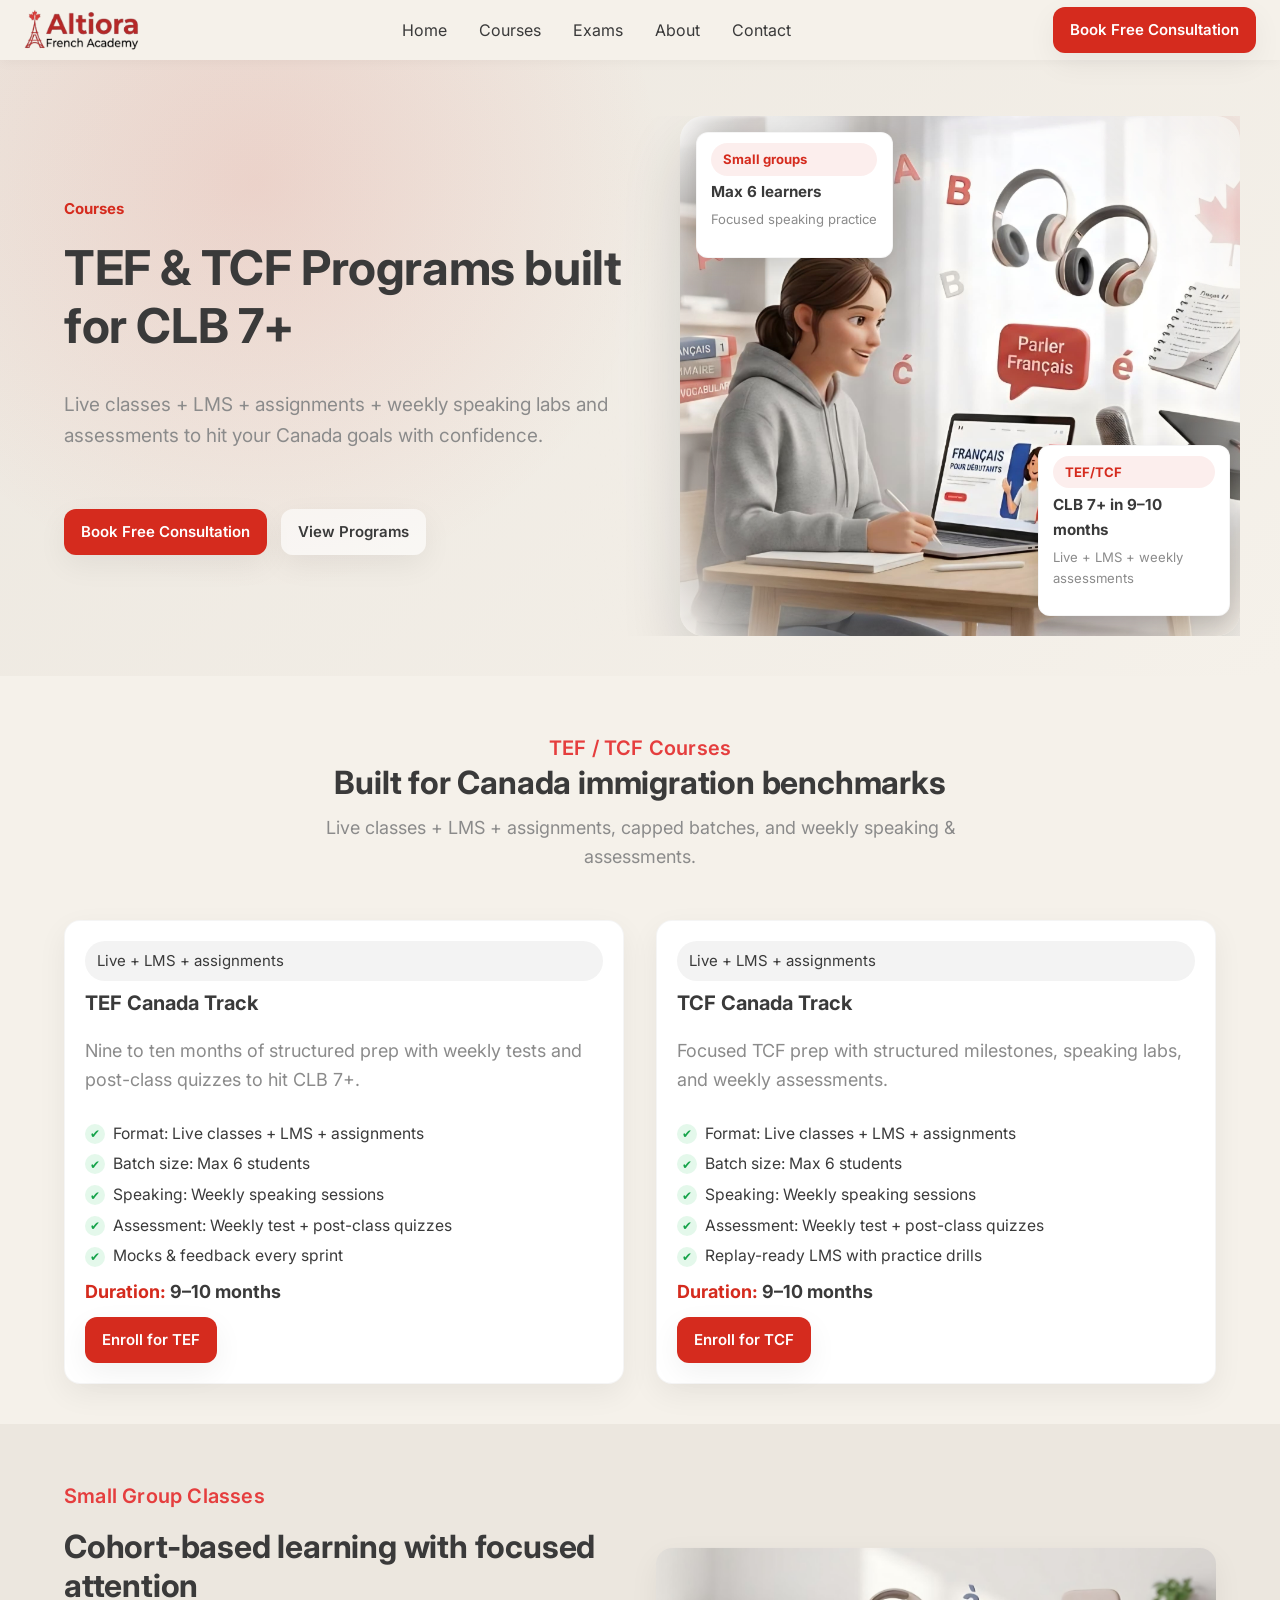
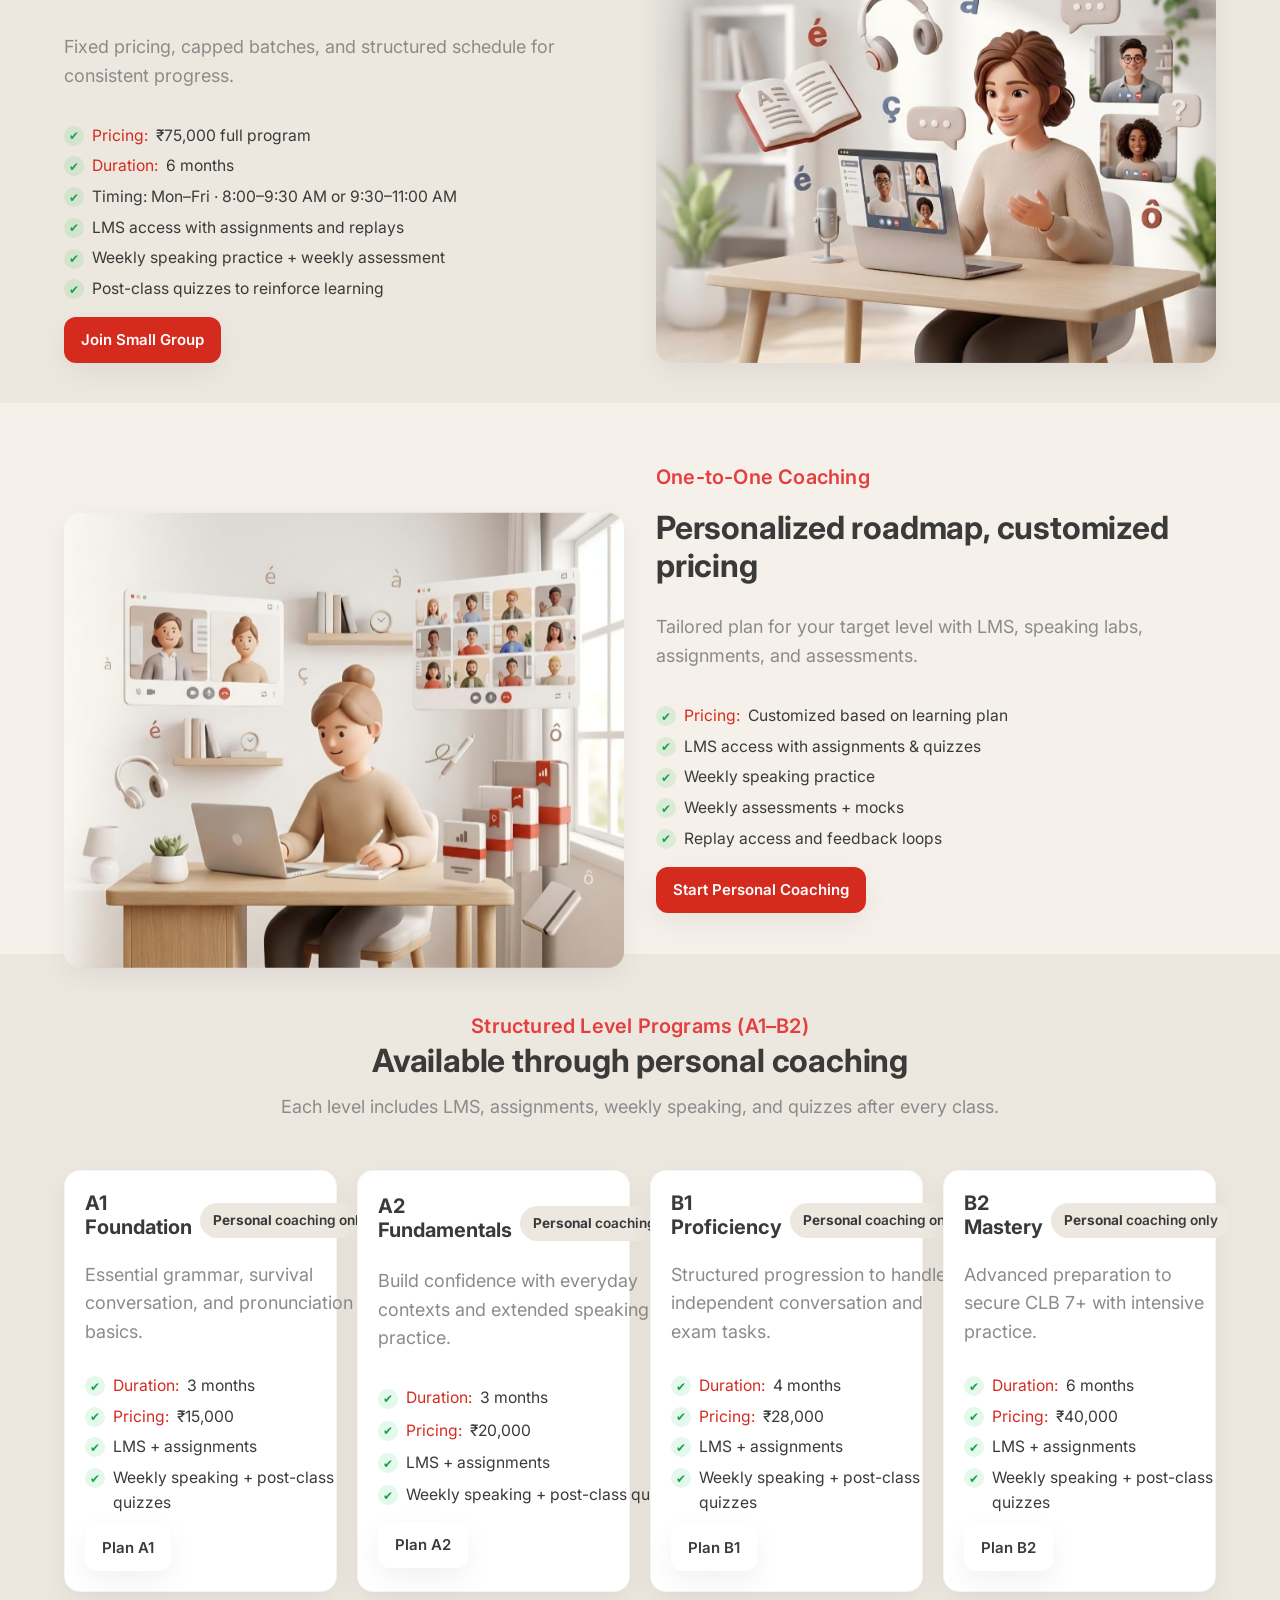
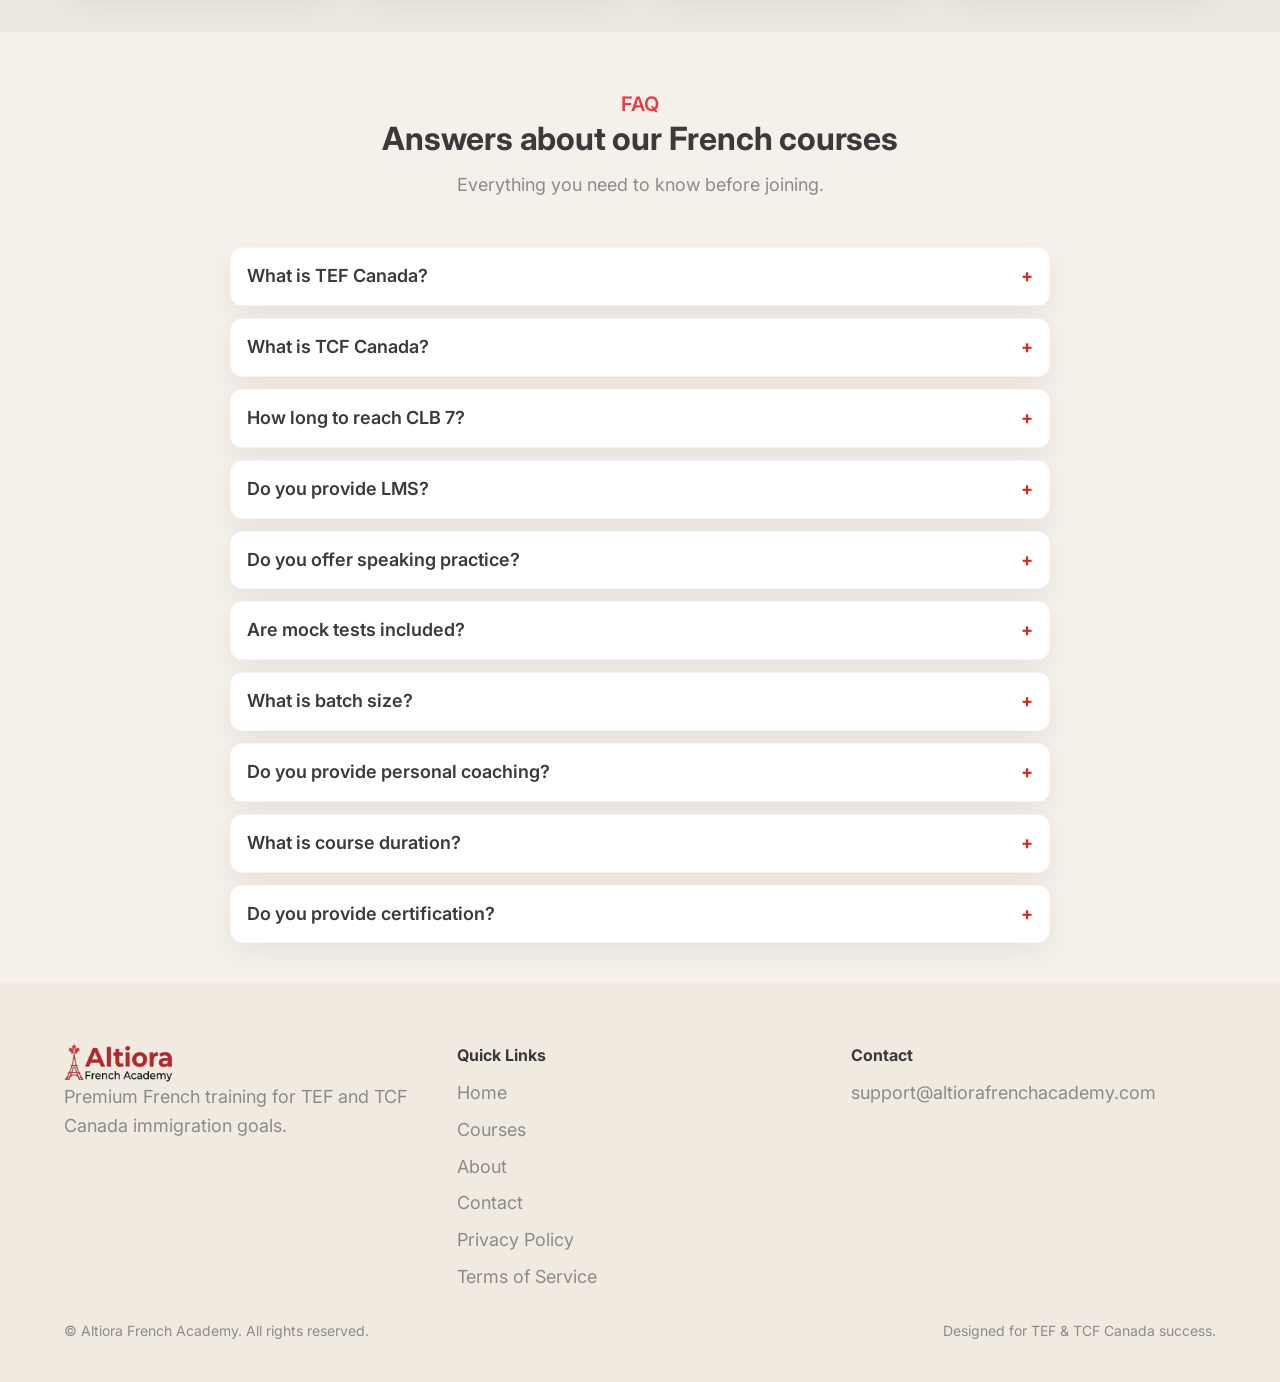
==== pages/courses.html @ 62f9a619 "course page Updated" ====
<!DOCTYPE html>
<html lang="en">

<head>
    <meta charset="UTF-8" />
    <meta name="viewport" content="width=device-width, initial-scale=1.0" />
    <title>French Courses | TEF &amp; TCF Programs | Altiora French Academy</title>
    <meta name="description"
        content="Altiora French Academy offers TEF and TCF Canada courses with live classes, LMS, assignments, weekly speaking practice, and assessments to help you reach CLB 7+." />
    <meta name="keywords"
        content="French courses, TEF Canada, TCF Canada, CLB 7 French, French coaching India, French online classes, TEF preparation, TCF preparation, French LMS, French speaking practice" />
    <meta name="author" content="Altiora French Academy" />
    <meta name="robots" content="index, follow" />
    <link rel="canonical" href="https://altiorafrenchacademy.com/pages/courses.html" />
    <meta property="og:title" content="French Courses | TEF &amp; TCF Programs | Altiora French Academy" />
    <meta property="og:description"
        content="Live French classes with LMS, assignments, speaking labs, and weekly assessments to achieve CLB 7+ for Canada." />
    <meta property="og:type" content="website" />
    <meta property="og:url" content="https://altiorafrenchacademy.com/pages/courses.html" />
    <meta property="og:image" content="https://altiorafrenchacademy.com/assets/seo/og-image.jpg" />
    <meta property="og:site_name" content="Altiora French Academy" />
    <meta name="twitter:card" content="summary_large_image" />
    <meta name="twitter:title" content="French Courses | TEF &amp; TCF Programs | Altiora French Academy" />
    <meta name="twitter:description"
        content="Structured TEF/TCF French courses with live coaching, LMS, assignments, and weekly assessments." />
    <meta name="twitter:image" content="https://altiorafrenchacademy.com/assets/seo/og-image.jpg" />

    <link rel="stylesheet" href="../css/base.css" />
    <link rel="stylesheet" href="../css/layout.css" />
    <link rel="stylesheet" href="../css/components.css" />
    <link rel="stylesheet" href="../css/animations.css" />
    <link rel="stylesheet" href="../css/responsive.css" />
    <link rel="icon" href="../favicon/favicon.ico" />

    <script type="application/ld+json">
        {
            "@context": "https://schema.org",
            "@graph": [
                {
                    "@type": "EducationalOrganization",
                    "name": "Altiora French Academy",
                    "url": "https://altiorafrenchacademy.com/",
                    "logo": "https://altiorafrenchacademy.com/assets/logo/Altiora_French_Academy_logo.png",
                    "description": "French coaching institute offering TEF & TCF Canada preparation with live classes, LMS, assignments, and weekly assessments to reach CLB 7+.",
                    "sameAs": [
                        "https://www.facebook.com/altiorafrenchacademy",
                        "https://www.instagram.com/altiorafrenchacademy",
                        "https://www.linkedin.com/company/altiora-french-academy"
                    ],
                    "contactPoint": {
                        "@type": "ContactPoint",
                        "contactType": "customer support",
                        "email": "support@altiorafrenchacademy.com"
                    },
                    "address": {
                        "@type": "PostalAddress",
                        "addressCountry": "IN"
                    }
                },
                {
                    "@type": "Course",
                    "name": "TEF & TCF Canada Course",
                    "description": "Live French classes plus LMS, assignments, weekly speaking practice, and assessments to reach CLB 7+ for TEF/TCF Canada.",
                    "provider": {
                        "@type": "EducationalOrganization",
                        "name": "Altiora French Academy",
                        "sameAs": "https://altiorafrenchacademy.com/"
                    },
                    "hasCourseInstance": {
                        "@type": "CourseInstance",
                        "courseMode": "Online",
                        "instructor": "Certified French instructors",
                        "location": "Remote",
                        "description": "Live classes + LMS + assignments + weekly speaking + weekly assessments + post-class quizzes",
                        "eventAttendanceMode": "https://schema.org/OnlineEventAttendanceMode"
                    },
                    "offers": {
                        "@type": "Offer",
                        "price": "75000",
                        "priceCurrency": "INR",
                        "availability": "https://schema.org/InStock"
                    }
                },
                {
                    "@type": "FAQPage",
                    "mainEntity": [
                        {"@type": "Question", "name": "What is TEF Canada?", "acceptedAnswer": {"@type": "Answer", "text": "TEF Canada is a French language exam accepted for Canadian immigration and CRS points."}},
                        {"@type": "Question", "name": "What is TCF Canada?", "acceptedAnswer": {"@type": "Answer", "text": "TCF Canada is an approved French exam for Canadian immigration similar to TEF."}},
                        {"@type": "Question", "name": "How long to reach CLB 7?", "acceptedAnswer": {"@type": "Answer", "text": "Most learners reach CLB 7 in about 9–10 months with consistent live classes, LMS practice, and weekly assessments."}},
                        {"@type": "Question", "name": "Do you provide LMS?", "acceptedAnswer": {"@type": "Answer", "text": "Yes, all programs include LMS access with assignments, quizzes, and replays."}},
                        {"@type": "Question", "name": "Do you offer speaking practice?", "acceptedAnswer": {"@type": "Answer", "text": "Yes, weekly speaking sessions are included in all tracks."}},
                        {"@type": "Question", "name": "Are mock tests included?", "acceptedAnswer": {"@type": "Answer", "text": "Weekly assessments and mock tests are included for TEF/TCF readiness."}},
                        {"@type": "Question", "name": "What is batch size?", "acceptedAnswer": {"@type": "Answer", "text": "Small group classes are capped at 6 students."}},
                        {"@type": "Question", "name": "Do you provide personal coaching?", "acceptedAnswer": {"@type": "Answer", "text": "Yes, one-to-one coaching is available with personalized plans and pricing."}},
                        {"@type": "Question", "name": "What is course duration?", "acceptedAnswer": {"@type": "Answer", "text": "TEF/TCF course duration is 9–10 months; level-specific personal coaching ranges from 3–6 months."}},
                        {"@type": "Question", "name": "Do you provide certification?", "acceptedAnswer": {"@type": "Answer", "text": "We provide course completion proof and exam readiness reports; official certification is via TEF/TCF exam bodies."}}
                    ]
                }
            ]
        }
    </script>
</head>

<body>
    <header id="site-header"></header>

    <main>
        <section class="section section--gradient" id="courses-hero">
            <div class="container hero hero--courses">
                <div class="stack-lg" data-reveal>
                    <div class="hero-tag">Courses</div>
                    <h1 class="hero__title"><span class="hero__highlight">TEF &amp; TCF Programs</span> built for CLB
                        7+</h1>
                    <p class="hero__text">Live classes + LMS + assignments + weekly speaking labs and assessments to
                        hit your Canada goals with confidence.</p>
                    <div class="hero__actions">
                        <a class="btn btn--primary btn--elevated" href="../pages/contact.html">Book Free
                            Consultation</a>
                        <a class="btn btn--ghost btn--elevated" href="#tef-tcf">View Programs</a>
                    </div>
                </div>
                <div class="hero__visual" data-reveal data-tilt>
                    <div class="hero__glow" aria-hidden="true"></div>
                    <div class="hero-image-frame">
                        <img class="hero__image" src="../assets/images/hero-french-learning-canada.png"
                            alt="Learners in an online French class" loading="eager" width="1200" height="900" />
                    </div>
                    <div class="floating-card floating-card--badge" data-float>
                        <div class="floating-card__pill">TEF/TCF</div>
                        <div class="floating-card__title">CLB 7+ in 9–10 months</div>
                        <p class="floating-card__meta">Live + LMS + weekly assessments</p>
                    </div>
                    <div class="floating-card floating-card--clb" data-float>
                        <div class="floating-card__pill">Small groups</div>
                        <div class="floating-card__title">Max 6 learners</div>
                        <p class="floating-card__meta">Focused speaking practice</p>
                    </div>
                </div>
            </div>
        </section>

        <section class="section" id="tef-tcf">
            <div class="container">
                <div class="section__header" data-reveal>
                    <div class="section__eyebrow">TEF / TCF Courses</div>
                    <h2 class="section__title">Built for Canada immigration benchmarks</h2>
                    <p class="section__subtitle">Live classes + LMS + assignments, capped batches, and weekly speaking
                        &amp; assessments.</p>
                </div>
                <div class="course-grid" data-reveal>
                    <article class="card course-card" data-reveal>
                        <div class="pill">Live + LMS + assignments</div>
                        <h3 class="card__title">TEF Canada Track</h3>
                        <p class="muted">Nine to ten months of structured prep with weekly tests and post-class quizzes
                            to hit CLB 7+.</p>
                        <ul class="list-check">
                            <li>Format: Live classes + LMS + assignments</li>
                            <li>Batch size: Max 6 students</li>
                            <li>Speaking: Weekly speaking sessions</li>
                            <li>Assessment: Weekly test + post-class quizzes</li>
                            <li>Mocks &amp; feedback every sprint</li>
                        </ul>
                        <div class="price-line"><span class="text-primary">Duration:</span> 9–10 months</div>
                        <div class="cta-line">
                            <a class="btn btn--primary btn--elevated" href="../pages/contact.html">Enroll for TEF</a>
                            <!-- TODO: Add Razorpay payment link here -->
                        </div>
                    </article>
                    <article class="card course-card" data-reveal>
                        <div class="pill">Live + LMS + assignments</div>
                        <h3 class="card__title">TCF Canada Track</h3>
                        <p class="muted">Focused TCF prep with structured milestones, speaking labs, and weekly
                            assessments.</p>
                        <ul class="list-check">
                            <li>Format: Live classes + LMS + assignments</li>
                            <li>Batch size: Max 6 students</li>
                            <li>Speaking: Weekly speaking sessions</li>
                            <li>Assessment: Weekly test + post-class quizzes</li>
                            <li>Replay-ready LMS with practice drills</li>
                        </ul>
                        <div class="price-line"><span class="text-primary">Duration:</span> 9–10 months</div>
                        <div class="cta-line">
                            <a class="btn btn--primary btn--elevated" href="../pages/contact.html">Enroll for TCF</a>
                            <!-- TODO: Add Razorpay payment link here -->
                        </div>
                    </article>
                </div>
            </div>
        </section>

        <section class="section section--alt" id="small-group">
            <div class="container course-flex">
                <div class="course-copy" data-reveal>
                    <div class="section__eyebrow">Small Group Classes</div>
                    <h2 class="section__title">Cohort-based learning with focused attention</h2>
                    <p class="muted">Fixed pricing, capped batches, and structured schedule for consistent progress.</p>
                    <ul class="list-check">
                        <li><span class="text-primary">Pricing:</span> ₹75,000 full program</li>
                        <li><span class="text-primary">Duration:</span> 6 months</li>
                        <li>Timing: Mon–Fri · 8:00–9:30 AM or 9:30–11:00 AM</li>
                        <li>LMS access with assignments and replays</li>
                        <li>Weekly speaking practice + weekly assessment</li>
                        <li>Post-class quizzes to reinforce learning</li>
                    </ul>
                    <div class="cta-line">
                        <a class="btn btn--primary btn--elevated" href="../pages/contact.html">Join Small Group</a>
                        <!-- TODO: Add Razorpay payment link here -->
                    </div>
                </div>
                <div class="course-visual" data-reveal data-parallax>
                    <img src="../assets/images/online-french-live-class.png" alt="Small group live French class"
                        class="course-illustration" loading="lazy" width="1200" height="900" />
                </div>
            </div>
        </section>

        <section class="section" id="one-to-one">
            <div class="container course-flex course-flex--reverse">
                <div class="course-copy" data-reveal>
                    <div class="section__eyebrow">One-to-One Coaching</div>
                    <h2 class="section__title">Personalized roadmap, customized pricing</h2>
                    <p class="muted">Tailored plan for your target level with LMS, speaking labs, assignments, and
                        assessments.</p>
                    <ul class="list-check">
                        <li><span class="text-primary">Pricing:</span> Customized based on learning plan</li>
                        <li>LMS access with assignments &amp; quizzes</li>
                        <li>Weekly speaking practice</li>
                        <li>Weekly assessments + mocks</li>
                        <li>Replay access and feedback loops</li>
                    </ul>
                    <div class="cta-line">
                        <a class="btn btn--primary btn--elevated" href="../pages/contact.html">Start Personal
                            Coaching</a>
                        <!-- TODO: Add Razorpay payment link here -->
                    </div>
                </div>
                <div class="course-visual" data-reveal data-parallax>
                    <img src="../assets/images/french-online-learning-system.png" alt="One-to-one French coaching"
                        class="course-illustration" loading="lazy" width="1200" height="900" />
                </div>
            </div>
        </section>

        <section class="section section--alt" id="level-programs">
            <div class="container">
                <div class="section__header" data-reveal>
                    <div class="section__eyebrow">Structured Level Programs (A1–B2)</div>
                    <h2 class="section__title">Available through personal coaching</h2>
                    <p class="section__subtitle">Each level includes LMS, assignments, weekly speaking, and quizzes
                        after every class.</p>
                </div>
                <div class="level-grid" data-reveal>
                    <article class="card level-card">
                        <div class="level-top">
                            <h3 class="card__title">A1 Foundation</h3>
                            <span class="badge"><span class="badge-text"><strong>Personal</strong> coaching
                                    only</span></span>
                        </div>
                        <p class="muted">Essential grammar, survival conversation, and pronunciation basics.</p>
                        <ul class="list-check">
                            <li><span class="text-primary">Duration:</span> 3 months</li>
                            <li><span class="text-primary">Pricing:</span> ₹15,000</li>
                            <li>LMS + assignments</li>
                            <li>Weekly speaking + post-class quizzes</li>
                        </ul>
                        <div class="cta-line">
                            <a class="btn btn--ghost btn--elevated" href="../pages/contact.html">Plan A1</a>
                            <!-- TODO: Add Razorpay payment link here -->
                        </div>
                    </article>
                    <article class="card level-card">
                        <div class="level-top">
                            <h3 class="card__title">A2 Fundamentals</h3>
                            <span class="badge"><span class="badge-text"><strong>Personal</strong> coaching
                                    only</span></span>
                        </div>
                        <p class="muted">Build confidence with everyday contexts and extended speaking practice.</p>
                        <ul class="list-check">
                            <li><span class="text-primary">Duration:</span> 3 months</li>
                            <li><span class="text-primary">Pricing:</span> ₹20,000</li>
                            <li>LMS + assignments</li>
                            <li>Weekly speaking + post-class quizzes</li>
                        </ul>
                        <div class="cta-line">
                            <a class="btn btn--ghost btn--elevated" href="../pages/contact.html">Plan A2</a>
                            <!-- TODO: Add Razorpay payment link here -->
                        </div>
                    </article>
                    <article class="card level-card">
                        <div class="level-top">
                            <h3 class="card__title">B1 Proficiency</h3>
                            <span class="badge"><span class="badge-text"><strong>Personal</strong> coaching
                                    only</span></span>
                        </div>
                        <p class="muted">Structured progression to handle independent conversation and exam tasks.</p>
                        <ul class="list-check">
                            <li><span class="text-primary">Duration:</span> 4 months</li>
                            <li><span class="text-primary">Pricing:</span> ₹28,000</li>
                            <li>LMS + assignments</li>
                            <li>Weekly speaking + post-class quizzes</li>
                        </ul>
                        <div class="cta-line">
                            <a class="btn btn--ghost btn--elevated" href="../pages/contact.html">Plan B1</a>
                            <!-- TODO: Add Razorpay payment link here -->
                        </div>
                    </article>
                    <article class="card level-card">
                        <div class="level-top">
                            <h3 class="card__title">B2 Mastery</h3>
                            <span class="badge"><span class="badge-text"><strong>Personal</strong> coaching
                                    only</span></span>
                        </div>
                        <p class="muted">Advanced preparation to secure CLB 7+ with intensive practice.</p>
                        <ul class="list-check">
                            <li><span class="text-primary">Duration:</span> 6 months</li>
                            <li><span class="text-primary">Pricing:</span> ₹40,000</li>
                            <li>LMS + assignments</li>
                            <li>Weekly speaking + post-class quizzes</li>
                        </ul>
                        <div class="cta-line">
                            <a class="btn btn--ghost btn--elevated" href="../pages/contact.html">Plan B2</a>
                            <!-- TODO: Add Razorpay payment link here -->
                        </div>
                    </article>
                </div>
            </div>
        </section>

        <section class="section" id="courses-faq">
            <div class="container">
                <div class="section__header" data-reveal>
                    <div class="section__eyebrow">FAQ</div>
                    <h2 class="section__title">Answers about our French courses</h2>
                    <p class="section__subtitle">Everything you need to know before joining.</p>
                </div>
                <div class="faq" data-reveal>
                    <details>
                        <summary>What is TEF Canada? <span class="faq__icon">+</span></summary>
                        <p>TEF Canada is a French language exam accepted for Canadian immigration and CRS scoring.</p>
                    </details>
                    <details>
                        <summary>What is TCF Canada? <span class="faq__icon">+</span></summary>
                        <p>TCF Canada is another approved French exam for immigration, similar to TEF.</p>
                    </details>
                    <details>
                        <summary>How long to reach CLB 7? <span class="faq__icon">+</span></summary>
                        <p>With consistent live classes, LMS work, and weekly assessments, most learners reach CLB 7 in
                            about 9–10 months.</p>
                    </details>
                    <details>
                        <summary>Do you provide LMS? <span class="faq__icon">+</span></summary>
                        <p>Yes. All tracks include LMS access with assignments, quizzes, and replays.</p>
                    </details>
                    <details>
                        <summary>Do you offer speaking practice? <span class="faq__icon">+</span></summary>
                        <p>Yes. Weekly speaking sessions are included in every program.</p>
                    </details>
                    <details>
                        <summary>Are mock tests included? <span class="faq__icon">+</span></summary>
                        <p>Weekly assessments and mock tests are built into the schedule.</p>
                    </details>
                    <details>
                        <summary>What is batch size? <span class="faq__icon">+</span></summary>
                        <p>Small group classes are capped at six students for personalized attention.</p>
                    </details>
                    <details>
                        <summary>Do you provide personal coaching? <span class="faq__icon">+</span></summary>
                        <p>Yes. One-to-one coaching with customized pricing and roadmap is available.</p>
                    </details>
                    <details>
                        <summary>What is course duration? <span class="faq__icon">+</span></summary>
                        <p>TEF/TCF tracks run 9–10 months; level-based personal coaching ranges from 3 to 6 months by
                            level.</p>
                    </details>
                    <details>
                        <summary>Do you provide certification? <span class="faq__icon">+</span></summary>
                        <p>We provide course completion proof and readiness reports; official certificates are issued
                            by the TEF/TCF exam bodies.</p>
                    </details>
                </div>
            </div>
        </section>
    </main>

    <footer id="site-footer"></footer>

    <script src="../js/utils.js"></script>
    <script src="../js/animations.js"></script>
    <script src="../js/components.js"></script>
    <script src="../js/main.js"></script>
</body>

</html>
---- css/base.css ----
@import url('https://fonts.googleapis.com/css2?family=Inter:wght@400;500;600;700&display=swap');

:root {
    --bg-primary: #f5f1ea;
    --bg-secondary: #ece7df;
    --text-primary: #3a3a3a;
    --text-secondary: #8b8b8b;
    --accent: #d52b1e;
    --card: #ffffff;
    --shadow-soft: 0 10px 30px rgba(0, 0, 0, 0.06);
    --shadow-hover: 0 16px 40px rgba(0, 0, 0, 0.1);
    --radius-sm: 10px;
    --radius-md: 12px;
    --radius-lg: 16px;
    --max-width: 1400px;
    --gutter: 40px;
    --heading-hero: 48px;
    --heading-section: 32px;
    --text-body: 18px;
    --text-small: 15px;
    --text-xs: 13px;
    --transition-fast: 160ms ease;
    --transition-base: 180ms ease;
    --transition-slow: 320ms ease;
    --gradient-hero: radial-gradient(circle at 20% 20%, rgba(213, 43, 30, 0.12), transparent 36%), linear-gradient(135deg, rgba(236, 231, 223, 0.95), rgba(245, 241, 234, 0.65));
    --gradient-cta: linear-gradient(120deg, rgba(213, 43, 30, 0.12), rgba(60, 37, 34, 0.08));
    --header-height: 60px;
}

/* Reset & base element styles */
*,
*::before,
*::after {
    box-sizing: border-box;
}

html {
    scroll-behavior: smooth;
}

body {
    margin: 0;
    font-family: 'Inter', system-ui, -apple-system, sans-serif;
    background: var(--bg-primary);
    color: var(--text-primary);
    font-size: var(--text-body);
    line-height: 1.6;
    -webkit-font-smoothing: antialiased;
}

html,
body {
    overflow-x: hidden;
}

img {
    max-width: 100%;
    height: auto;
    display: block;
}

.soft-image {
    max-width: 100%;
    height: auto;
    display: block;
}

a {
    color: inherit;
    text-decoration: none;
}

p {
    margin: 0 0 16px;
    color: var(--text-secondary);
}

h1,
h2,
h3,
h4,
h5,
h6 {
    margin: 0 0 12px;
    color: var(--text-primary);
    font-weight: 700;
    line-height: 1.2;
}

h1 {
    letter-spacing: -0.4px;
}

h2 {
    letter-spacing: -0.2px;
}

ul {
    padding: 0;
    margin: 0;
    list-style: none;
}

button {
    font: inherit;
    color: inherit;
}

.sr-only {
    position: absolute;
    width: 1px;
    height: 1px;
    padding: 0;
    margin: -1px;
    overflow: hidden;
    clip: rect(0, 0, 0, 0);
    white-space: nowrap;
    border: 0;
}
---- css/layout.css ----
.badge {
    background: var(--bg-secondary);
    padding: 0.4rem 0.8rem;
    border-radius: 999px;
    font-weight: 600;
    display: inline-flex;
    align-items: center;
    gap: 0.25rem;
    animation: subtlePulse 2s ease-in-out infinite;
}

.badge-text {
    font-size: 0.85rem;
    white-space: nowrap;
}

.text-primary {
    color: var(--accent);
}

.text-muted {
    color: #6b7280;
}

/* Layout scaffolding */
:root {
    --feature-icon-size: 5rem;
}

.container {
    width: 100%;
    max-width: 1200px;
    margin: 0 auto;
    padding: 0 1.5rem;
}

.section {
    padding: 3.5rem 1rem 2.5rem 1rem;
    width: 100%;
}

.section--alt {
    background: var(--bg-secondary);
}

.section--gradient {
    background: var(--gradient-hero);
    position: relative;
    overflow: hidden;
}

img {
    border-radius: var(--radius-lg);
    box-shadow: 0 30px 60px rgba(0, 0, 0, 0.08);
}

.hero img {
    border-radius: var(--radius-lg);
}

.brand img,
.footer__brand img,
.logo img {
    box-shadow: none;
    border-radius: 0;
}

.section--pattern {
    background: radial-gradient(circle at 20% 20%, rgba(58, 58, 58, 0.03), transparent 22%),
        radial-gradient(circle at 80% 0%, rgba(213, 43, 30, 0.08), transparent 30%), var(--bg-secondary);
}

#trust {
    background: none;
}

.section__header {
    max-width: 720px;
    margin: 0 auto 48px;
    text-align: center;
}

.section__eyebrow {
    display: inline-flex;
    align-items: center;
    gap: 6px;
    padding: 0;
    border: none;
    background: transparent;
    color: #e53e3e;
    font-weight: 600;
    font-size: 1.25rem;
    letter-spacing: 0.01em;
}

.section__title {
    font-size: var(--heading-section);
}

.section__subtitle {
    color: var(--text-secondary);
    margin-top: 4px;
}

/* Grid helpers */
.grid {
    display: grid;
    gap: 32px;
}

.grid-2 {
    grid-template-columns: repeat(auto-fit, minmax(280px, 1fr));
    align-items: center;
}

.grid-3 {
    grid-template-columns: repeat(auto-fit, minmax(240px, 1fr));
}

.grid-4 {
    grid-template-columns: repeat(auto-fit, minmax(200px, 1fr));
}

.cards-grid {
    display: grid;
    grid-template-columns: repeat(3, 1fr);
    gap: 24px;
    align-items: stretch;
}

@media (max-width: 1024px) {
    .cards-grid {
        grid-template-columns: repeat(2, 1fr);
    }
}

@media (max-width: 640px) {
    .cards-grid {
        grid-template-columns: 1fr;
    }
}

/* Hero */
.hero {
    display: grid;
    grid-template-columns: 1fr 1fr;
    align-items: center;
    gap: 60px;
    position: relative;
    overflow: hidden;
    padding-right: 0;
}

/* Courses hero tweaks */
.hero--courses {
    gap: 3.5rem;
}

.hero--courses .hero__text {
    max-width: 42rem;
}

#hero .container {
    padding-right: 0;
}

.hero__title {
    font-size: var(--heading-hero);
}

.hero__highlight {
    background: transparent;
    padding: 0;
    border-radius: 0;
    box-decoration-break: clone;
    color: var(--text-primary);
}

.hero__text {
    max-width: 560px;
    color: var(--text-secondary);
    font-size: 19px;
    margin-top: 6px;
}

.hero__actions {
    display: flex;
    align-items: center;
    gap: 14px;
    flex-wrap: wrap;
    margin-top: 24px;
}

.logo img {
    height: 40px;
    width: auto;
    object-fit: contain;
}

.hero__visual {
    position: relative;
    width: 100%;
    max-width: 560px;
    height: 520px;
    justify-self: end;
    perspective: 1200px;
    display: flex;
    align-items: center;
    justify-content: center;
    margin-right: 0;
    padding-right: 0;
}

.hero__image {
    width: 100%;
    max-width: none;
    margin-left: 0;
    display: block;
}

.hero__glow {
    position: absolute;
    inset: -12% -18% 0 12%;
    background: radial-gradient(circle at 70% 30%, rgba(213, 43, 30, 0.12), transparent 38%),
        radial-gradient(circle at 20% 60%, rgba(58, 58, 58, 0.08), transparent 44%);
    filter: blur(42px);
    z-index: 0;
}

.hero__visual img {
    position: relative;
    z-index: 1;
    display: block;
    width: 100%;
    height: auto;
    -webkit-mask-image: radial-gradient(circle at center, rgba(0, 0, 0, 1) 60%, rgba(0, 0, 0, 0.6) 80%, rgba(0, 0, 0, 0) 100%);
    mask-image: radial-gradient(circle at center, rgba(0, 0, 0, 1) 60%, rgba(0, 0, 0, 0.6) 80%, rgba(0, 0, 0, 0) 100%);
    border-radius: 18px;
}

.hero-image-frame {
    position: relative;
    overflow: hidden;
    border-radius: calc(var(--radius-lg) + 8px);
    box-shadow: 0 30px 60px rgba(0, 0, 0, 0.14);
    background: linear-gradient(135deg, rgba(255, 255, 255, 0.8), rgba(236, 231, 223, 0.9));
    transition: transform 220ms ease;
    isolation: isolate;
    width: 100%;
    height: 100%;
    animation: heroFloat 6s ease-in-out infinite;
}

.hero-image-frame img {
    width: 100%;
    height: 100%;
    object-fit: cover;
    -webkit-mask-image: radial-gradient(circle at center, rgba(0, 0, 0, 1) 60%, rgba(0, 0, 0, 0.6) 80%, rgba(0, 0, 0, 0) 100%);
    mask-image: radial-gradient(circle at center, rgba(0, 0, 0, 1) 60%, rgba(0, 0, 0, 0.6) 80%, rgba(0, 0, 0, 0) 100%);
    border-radius: var(--radius-lg);
}

.hero__visual::before {
    content: "";
    position: absolute;
    top: -40px;
    right: -40px;
    bottom: -40px;
    left: -40px;
    background: radial-gradient(circle, rgba(255, 255, 255, 0.5), rgba(255, 255, 255, 0.2), transparent);
    z-index: -1;
    filter: blur(40px);
}

.hero-layers {
    position: absolute;
    inset: -10% -5% -10% -5%;
    z-index: 0;
}

.hero-blob {
    position: absolute;
    width: 320px;
    height: 320px;
    border-radius: 50%;
    filter: blur(42px);
    opacity: 0.6;
}

.hero-blob--1 {
    background: rgba(213, 43, 30, 0.14);
    top: 8%;
    right: 6%;
}

.hero-blob--2 {
    background: rgba(67, 56, 202, 0.12);
    bottom: 4%;
    left: 10%;
}

.hero-blob--3 {
    background: rgba(58, 58, 58, 0.1);
    top: 28%;
    left: 28%;
}

.floating-card {
    position: absolute;
    background: #ffffff;
    padding: 0.65rem 0.9rem;
    border-radius: var(--radius-md);
    box-shadow: 0 8px 20px rgba(0, 0, 0, 0.12);
    display: grid;
    gap: 0.3rem;
    animation: float 7s ease-in-out infinite;
    z-index: 3;
    border: 1px solid rgba(0, 0, 0, 0.04);
    max-width: 12rem;
    font-size: 0.85rem;
}

.floating-card__title {
    font-weight: 700;
    font-size: 0.95rem;
    color: var(--text-primary);
}

.floating-card__meta {
    font-size: 0.82rem;
    color: var(--text-secondary);
}

.floating-card__pill {
    display: inline-flex;
    align-items: center;
    padding: 0.35rem 0.75rem;
    background: rgba(213, 43, 30, 0.08);
    border-radius: 999px;
    font-size: 0.82rem;
    font-weight: 700;
    color: var(--accent);
}

.floating-card--rating {
    top: 20px;
    left: 0;
}

.floating-card--badge {
    bottom: 20px;
    right: 10px;
    animation-duration: 8.4s;
}

.floating-card--clb {
    top: 1rem;
    left: 1rem;
    animation-duration: 9s;
    max-width: 14rem;
}

/* Courses grids */
.course-grid {
    display: grid;
    grid-template-columns: repeat(auto-fit, minmax(22rem, 1fr));
    gap: 2rem;
    align-items: stretch;
    width: 100%;
}

.course-card {
    gap: 0.9rem;
    justify-self: stretch;
}

.course-card .pill {
    align-self: flex-start;
}

.list-check {
    list-style: none;
    display: grid;
    gap: 0.35rem;
    padding: 0;
    margin: 0;
}

.list-check li {
    display: flex;
    gap: 0.5rem;
    align-items: flex-start;
    color: var(--text-primary);
    font-size: 0.98rem;
}

.list-check li::before {
    content: '✔';
    color: #16a34a;
    background: rgba(34, 197, 94, 0.12);
    border-radius: 999px;
    display: inline-flex;
    align-items: center;
    justify-content: center;
    width: 1.25rem;
    height: 1.25rem;
    font-size: 0.75rem;
    flex-shrink: 0;
    margin-top: 0.2rem;
}

.price-line {
    font-weight: 700;
    color: var(--text-primary);
}

.cta-line {
    display: flex;
    gap: 0.75rem;
    flex-wrap: wrap;
    align-items: center;
}

.course-flex {
    display: grid;
    grid-template-columns: repeat(auto-fit, minmax(280px, 1fr));
    gap: 2rem;
    align-items: center;
}

.course-flex--reverse {
    direction: rtl;
}

.course-flex--reverse>* {
    direction: ltr;
}

.course-copy {
    display: grid;
    gap: 1rem;
}

.course-visual {
    display: flex;
    justify-content: center;
}

.course-illustration {
    width: 100%;
    max-width: 42rem;
    border-radius: var(--radius-lg);
    animation: courseImageFloat 6s ease-in-out infinite;
    box-shadow: var(--shadow-soft);
}

.level-grid {
    display: grid;
    grid-template-columns: repeat(auto-fit, minmax(240px, 1fr));
    gap: 1.25rem;
}

.level-card {
    gap: 0.85rem;
}

.level-top {
    display: flex;
    justify-content: space-between;
    align-items: center;
    gap: 0.5rem;
}

.avatar-stack {
    display: inline-flex;
    align-items: center;
    gap: 6px;
    margin-bottom: 6px;
}

.avatar-stack img {
    width: 20px;
    height: 20px;
    border-radius: 50%;
    border: 2px solid #fff;
    box-shadow: 0 6px 14px rgba(0, 0, 0, 0.18);
}

@media (max-width: 960px) {
    .hero {
        grid-template-columns: 1fr;
    }

    .hero__visual {
        width: 100%;
        max-width: 440px;
        height: 440px;
        justify-self: center;
    }
}

@media (max-width: 820px) {
    .floating-card {
        position: relative;
        top: auto;
        right: auto;
        bottom: auto;
        left: auto;
        margin-top: 10px;
    }
}

/* Cards */
.card {
    background: var(--card);
    border-radius: var(--radius-lg);
    padding: 20px;
    border: 1px solid rgba(0, 0, 0, 0.04);
    box-shadow: var(--shadow-soft);
    display: grid;
    gap: 10px;
    transition: transform var(--transition-base), box-shadow var(--transition-base), border-color var(--transition-base);
}

/* Scoped feature row (trust section only) */
.altiora-feature-row {
    display: grid;
    grid-template-columns: repeat(4, 1fr);
    gap: 1.5rem;
    margin-top: 2rem;
}

.altiora-feature-card {
    background: #ffffff;
    border-radius: 14px;
    padding: 1.4rem 1.5rem;
    text-align: center;
    transition: all 0.25s ease;
}

.altiora-feature-card:hover {
    transform: translateY(-4px);
    box-shadow: 0 8px 18px rgba(0, 0, 0, 0.08);
}

.altiora-feature-icon {
    display: block;
    margin: 0 auto 0.8rem auto;
    width: 2.8rem;
    height: auto;
}

@media (max-width: 1024px) {
    .altiora-feature-row {
        grid-template-columns: repeat(2, 1fr);
    }
}

@media (max-width: 640px) {
    .altiora-feature-row {
        grid-template-columns: 1fr;
    }
}

.card:hover,
.card:focus-within {
    transform: translateY(-6px);
    box-shadow: var(--shadow-hover);
    border-color: rgba(213, 43, 30, 0.18);
}

.card--feature {
    display: flex;
    flex-direction: column;
    align-items: flex-start;
    text-align: left;
    gap: 10px;
    padding: 1.5rem 1.6rem;
    border-radius: 1rem;
    background: #fff;
    transition: all 0.25s ease;
}

.card--feature:hover,
.card--feature:focus-within {
    transform: translateY(-4px);
    box-shadow: 0 8px 20px rgba(0, 0, 0, 0.08);
}

.feature-icon {
    display: block;
    width: var(--feature-icon-size);
    height: auto;
    object-fit: contain;
}

.card__title {
    font-size: 20px;
    /* margin-top: 4px;
    margin-bottom: 4px; */
}

.card__meta {
    display: inline-flex;
    align-items: center;
    gap: 6px;
    color: var(--text-secondary);
    font-size: 15px;
}

.card--testimonial {
    display: grid;
    gap: 10px;
}

.rating {
    color: #f4b000;
    font-weight: 700;
}

.testimonial-grid {
    display: grid;
    gap: 18px;
    grid-template-columns: repeat(auto-fit, minmax(260px, 1fr));
}

.testimonial-card {
    background: #fff;
    border-radius: var(--radius-lg);
    padding: 18px;
    border: 1px solid rgba(0, 0, 0, 0.04);
    box-shadow: var(--shadow-soft);
    display: grid;
    gap: 10px;
    min-height: 260px;
}

.testimonial-card__top {
    display: flex;
    align-items: center;
    gap: 12px;
}

.testimonial-card__avatar {
    width: 54px;
    height: 54px;
    border-radius: 16px;
    object-fit: cover;
}

.testimonial-card__name {
    font-weight: 700;
}

.testimonial-card__meta {
    color: var(--text-secondary);
    font-size: 14px;
}

.testimonial-card__quote {
    color: var(--text-primary);
}

/* Media blocks */
.media-block {
    display: grid;
    grid-template-columns: repeat(auto-fit, minmax(320px, 1fr));
    gap: 40px;
    align-items: center;
}

.media-block+.media-block {
    margin-top: 24px;
}

.media-block__image {
    justify-self: center;
    width: 100%;
    max-width: 620px;
    border-radius: var(--radius-lg);
    box-shadow: var(--shadow-soft);
}

.image-cover {
    width: 100%;
    height: 100%;
    object-fit: cover;
}

.media-block__content {
    display: grid;
    gap: 12px;
}

.media-block:nth-of-type(even) .media-block__content {
    order: 2;
}

.media-block:nth-of-type(even) .media-block__image {
    order: 1;
}

/* Learning System (scoped) */
#learning-system {
    position: relative;
}

#learning-system .learning-system-grid {
    display: grid;
    grid-template-columns: 1fr 1.15fr;
    gap: 0rem;
    align-items: stretch;
}

#learning-system .learning-system-left {
    padding-right: 0rem;
    display: flex;
    flex-direction: column;
    justify-content: center;
    align-items: center;
}

#learning-system .learning-system-label {
    align-items: center;
    display: inline-block;
    font-size: 2rem;
    font-weight: 700;
    letter-spacing: 0.05em;
    color: #e43d30;
    background: rgba(228, 61, 48, 0.08);
    padding: 0.5rem 5rem;
    border-radius: 999px;
    margin-bottom: 1rem;
    position: relative;
    overflow: hidden;
}

#learning-system .learning-system-label::after {
    content: "";
    position: absolute;
    top: 0;
    left: -100%;
    width: 100%;
    height: 100%;
    background: linear-gradient(90deg, transparent, rgba(228, 61, 48, 0.35), transparent);
    animation: learningGlow 3s linear infinite;
}

@keyframes learningGlow {
    0% {
        left: -100%;
    }

    100% {
        left: 100%;
    }
}

#learning-system .learning-system-card {
    background: #ffffff;
    border-radius: 16px;
    padding: 2rem;
    max-width: 460px;
    box-shadow: 0 10px 24px rgba(0, 0, 0, 0.06);
}

#learning-system .learning-system-list {
    margin-top: 1rem;
    list-style: none;
    padding: 0;
}

#learning-system .learning-system-list li {
    position: relative;
    padding-left: 28px;
    margin-bottom: 0.8rem;
    font-size: 0.95rem;
}

#learning-system .learning-system-list li::before {
    content: "\2713";
    position: absolute;
    left: 0;
    color: #20a36c;
    font-weight: 700;
}

#learning-system .learning-system-right {
    position: relative;
    margin-right: -80px;
    padding: 0;
    display: flex;
    align-items: stretch;
    height: 100%;
}

#learning-system .learning-system-image {
    width: 100%;
    height: 100%;
    object-fit: cover;
    display: block;
    border-radius: var(--radius-lg) 0 0 var(--radius-lg);
    max-width: none;
}

#learning-system img {
    max-width: none;
}

@media (max-width: 900px) {
    #learning-system .learning-system-grid {
        grid-template-columns: 1fr;
    }

    #learning-system .learning-system-left {
        padding-right: 0;
    }

    #learning-system .learning-system-image {
        height: auto;
        border-radius: 16px;
    }

    #learning-system .learning-system-right {
        margin-right: 0;
    }
}

/* Buttons & pills */
.btn--ghost {
    border: 1px solid rgba(58, 58, 58, 0.14);
    background: rgba(255, 255, 255, 0.6);
    color: var(--text-primary);
    box-shadow: none;
}

.btn--ghost:hover,
.btn--ghost:focus-visible {
    border-color: rgba(58, 58, 58, 0.28);
    background: #ffffff;
    transform: translateY(-1px);
}

.btn--elevated {
    box-shadow: var(--shadow-soft);
}

.btn--primary {
    box-shadow: 0 12px 30px rgba(213, 43, 30, 0.18);
}

.pill {
    display: inline-flex;
    align-items: center;
    gap: 8px;
    padding: 8px 12px;
    background: rgba(58, 58, 58, 0.06);
    border-radius: 999px;
    font-size: var(--text-small);
    color: var(--text-primary);
}

.pill--accent {
    background: transparent;
    color: var(--accent);
    font-weight: 700;
    padding: 0;
}

.hero-tag {
    font-size: 15px;
    font-weight: 700;
    color: var(--accent);
}

/* Prep cards */
.prep-grid {
    display: flex;
    gap: 25px;
    flex-wrap: wrap;
}

.prep-card {
    background: #fff;
    border-radius: var(--radius-md);
    padding: 16px;
    border: 1px solid rgba(0, 0, 0, 0.05);
    box-shadow: var(--shadow-soft);
    display: grid;
    gap: 6px;
    min-width: 240px;
}

.prep-icon {
    width: 42px;
    height: 42px;
    border-radius: 12px;
    display: inline-flex;
    align-items: center;
    justify-content: center;
    background: rgba(213, 43, 30, 0.08);
    font-size: 18px;
}

/* Course cards */
.course-icon {
    width: 72px;
    height: 72px;
    border-radius: 18px;
    background: rgba(213, 43, 30, 0.08);
    display: grid;
    place-items: center;
    font-size: 30px;
    box-shadow: var(--shadow-soft);
}

/* Exam prep (scoped) */
#exam-prep .exam-prep-grid {
    display: grid;
    grid-template-columns: 1fr 1fr;
    align-items: center;
    gap: 3rem;
}

#exam-prep .exam-prep-image {
    display: flex;
    align-items: center;
    justify-content: flex-start;
}

#exam-prep .exam-prep-illustration {
    width: 100%;
    height: auto;
    display: block;
    border-radius: var(--radius-lg);
    animation: examImageFloat 6s ease-in-out infinite;
}

@keyframes examImageFloat {
    0% {
        transform: translateY(0px);
    }

    50% {
        transform: translateY(-10px);
    }

    100% {
        transform: translateY(0px);
    }
}

#exam-prep .exam-prep-content {
    display: flex;
    flex-direction: column;
    gap: 1rem;
}

#exam-prep .exam-prep-features {
    display: flex;
    flex-direction: column;
}

#exam-prep .feature-line {
    font-weight: 600;
    display: flex;
    align-items: center;
    gap: 6px;
    margin-top: 1rem;
}

#exam-prep .feature-subtext {
    font-size: 0.9rem;
    color: #6f6f6f;
    margin-left: 2rem;
    margin-top: 0rem;
    margin-bottom: 0rem;
}

@media (max-width: 900px) {
    #exam-prep .exam-prep-grid {
        grid-template-columns: 1fr;
    }

    #exam-prep .exam-prep-image {
        order: 1;
    }

    #exam-prep .exam-prep-content {
        order: 2;
    }
}

/* Course programs (scoped) */
#course-programs .course-programs-grid {
    display: grid;
    grid-template-columns: 1fr 1fr;
    align-items: center;
    gap: 3rem;
}

#course-programs .course-programs-image {
    display: flex;
    align-items: center;
    justify-content: flex-end;
}

#course-programs .course-programs-illustration {
    width: 100%;
    height: auto;
    display: block;
    border-radius: var(--radius-lg);
    animation: courseImageFloat 6s ease-in-out infinite;
}

@keyframes courseImageFloat {
    0% {
        transform: translateY(0px);
    }

    50% {
        transform: translateY(-10px);
    }

    100% {
        transform: translateY(0px);
    }
}

#course-programs .course-programs-content {
    display: flex;
    flex-direction: column;
    gap: 1rem;
}

#course-programs .course-programs-features {
    display: flex;
    flex-direction: column;
}

#course-programs .feature-line {
    font-weight: 600;
    display: flex;
    align-items: center;
    gap: 6px;
    margin-top: 1rem;
}

#course-programs .feature-subtext {
    font-size: 0.9rem;
    color: #6f6f6f;
    margin-left: 2rem;
    margin-top: 0rem;
    margin-bottom: 0rem;
    padding-bottom: 0rem;
}

@media (max-width: 900px) {
    #course-programs .course-programs-grid {
        grid-template-columns: 1fr;
    }

    #course-programs .course-programs-image {
        order: 1;
    }

    #course-programs .course-programs-content {
        order: 2;
    }
}

/* Stats bar */
.section--stats {
    padding: 0;
    margin: 0;
    overflow: hidden;
    background: var(--background-color);
}

.section--stats .container {
    padding-left: 0;
    padding-right: 0;
}

.section--stats .stats-marquee {
    overflow: hidden;
    width: 100%;
    position: relative;
}

.section--stats .stats-marquee::before,
.section--stats .stats-marquee::after {
    content: "";
    position: absolute;
    top: 0;
    width: 80px;
    height: 100%;
    pointer-events: none;
    z-index: 2;
}

.section--stats .stats-marquee::before {
    left: 0;
    background: linear-gradient(to right, var(--bg-secondary, #ffffff), transparent);
}

.section--stats .stats-marquee::after {
    right: 0;
    background: linear-gradient(to left, var(--bg-secondary, #ffffff), transparent);
}

.section--stats .stats-track {
    display: flex;
    width: max-content;
    animation: statsScroll 30s linear infinite;
    will-change: transform;
    backface-visibility: hidden;
    transform: translateZ(0);
}

.section--stats .stats-bar {
    display: flex;
    gap: 6rem;
    align-items: center;
    padding: 2rem 4rem;
    background: #ffffff;
    border-radius: 12px;
    flex-shrink: 0;
}


.section--stats .stat {
    display: flex;
    flex-direction: column;
    align-items: center;
    min-width: 160px;
}

@keyframes statsScroll {
    0% {
        transform: translateX(0);
    }

    100% {
        transform: translateX(-50%);
    }
}

/* Study Environment (scoped) */
/* Study Environment (scoped) */
#study-environment {
    margin-bottom: 0;
}

#study-environment .container {
    padding-left: 0;
    padding-right: 0;
    margin-top: 0;
    margin-bottom: 0;
    margin-left: 0;
}

#study-environment .study-env-grid {
    display: grid;
    grid-template-columns: 1fr 1fr;
    align-items: center;
    gap: 3rem;
}

/* Live Classes (scoped) */
#live-classes .live-classes-grid {
    display: grid;
    grid-template-columns: 1fr 1.2fr;
    align-items: center;
    gap: 2rem;
}

#live-classes .live-classes-content {
    display: flex;
    flex-direction: column;
    justify-content: center;
    gap: 0.5rem;
    padding-right: 2rem;
}

#live-classes p {
    margin: 0;
    line-height: 1.4;
}

#live-classes .live-classes-features {
    display: flex;
    flex-direction: column;
    gap: 0.5rem;
    margin-top: 0.8rem;
}

#live-classes .feature-line {
    font-weight: 600;
    display: flex;
    align-items: center;
    gap: 6px;
    margin-top: 0.6rem;
    padding-left: 0;
}

#live-classes .feature-line::before {
    content: "◆";
    position: static;
    font-size: 0.8rem;
    color: #e43d30;
    margin: 0;
}

#live-classes .feature-subtext {
    font-size: 0.9rem;
    color: #6f6f6f;
    margin-top: 0.2rem;
    margin-bottom: 0.4rem;
    margin-left: 1rem;
}

#live-classes .live-classes-image {
    display: flex;
    align-items: center;
    justify-content: flex-end;
}

#live-classes .live-classes-illustration {
    width: 100%;
    height: auto;
    display: block;
    border-radius: var(--radius-lg);
    animation: courseImageFloat 6s ease-in-out infinite;
}

@media (max-width: 900px) {
    #live-classes .live-classes-grid {
        grid-template-columns: 1fr;
    }

    #live-classes .live-classes-image {
        order: 1;
    }

    #live-classes .live-classes-content {
        order: 2;
        padding-right: 0;
    }
}


#study-environment .study-env-image {
    margin: 0;
    padding: 0;
    display: flex;
    align-items: center;
    justify-content: flex-start;
    height: auto;
}

#study-environment .study-env-illustration {
    width: 100%;
    max-width: 100%;
    height: auto;
    object-fit: contain;
    display: block;
    border-radius: var(--radius-lg);
    animation: studyImageFloat 6s ease-in-out infinite;
}

#study-environment p {
    margin: 0;
}

#study-environment .study-env-content {
    display: flex;
    flex-direction: column;
    justify-content: center;
    gap: 1rem;
    padding-left: 0;
}

#study-environment img {
    max-width: 100%;
}

#study-environment .study-env-features {
    display: flex;
    flex-direction: column;
    gap: 0.6rem;
}

@keyframes studyImageFloat {
    0% {
        transform: translateY(0px);
    }

    50% {
        transform: translateY(-12px);
    }

    100% {
        transform: translateY(0px);
    }
}

#study-environment .feature-line {
    font-weight: 600;
    display: flex;
    align-items: center;
    gap: 6px;
    margin-top: 0.4rem;
    padding-left: 0;
}

#study-environment .feature-line::before {
    content: "➜";
    position: static;
    color: #e43d30;
    font-size: 0.9rem;
    margin: 0;
}

#study-environment .feature-subtext {
    font-size: 0.9rem;
    color: #6f6f6f;
    margin-left: 1.4rem;
    /* margin-top: 0.2rem;
    margin-bottom: 0.4rem; */
}

#study-environment .stack,
#study-environment .stack-md {
    gap: 0.6rem;
}

@media (max-width: 900px) {
    #study-environment .study-env-grid {
        grid-template-columns: 1fr;
    }

    #study-environment .study-env-image {
        grid-column: auto;
        order: 1;
    }

    #study-environment .study-env-content {
        grid-column: auto;
        order: 2;
        padding-left: 0;
    }

    #study-environment .study-env-illustration {
        height: auto;
    }
}

.section--stats .stat__value {
    font-size: 1.6rem;
    font-weight: 700;
}

.section--stats .stat__label {
    color: var(--text-secondary);
    font-size: 0.9rem;
    opacity: 0.7;
}

.exam-grid {
    display: flex;
    gap: 25px;
    flex-wrap: wrap;
}

.feature-grid {
    display: grid;
    grid-template-columns: repeat(2, 1fr);
    gap: 1.8rem;
    margin-top: 0px;
}

@media (max-width: 768px) {
    .feature-grid {
        grid-template-columns: 1fr;
    }
}

.section__header--center {
    text-align: center;
    max-width: 720px;
    margin: 0 auto;
}

.premium-grid {
    display: grid;
    grid-template-columns: 1fr 1fr;
    gap: 32px;
    margin-top: 40px;
}

.premium-card {
    background: #fff;
    border-radius: 16px;
    border: 1px solid rgba(0, 0, 0, 0.05);
    padding: 28px;
    box-shadow: 0 10px 25px rgba(0, 0, 0, 0.08);
    display: grid;
    gap: 10px;
}

.premium-card__title {
    font-weight: 700;
    font-size: 18px;
}

.feature-line {
    display: flex;
    align-items: center;
    gap: 6px;
    font-weight: 600;
}

.feature-line::before {
    content: '✔';
    width: 22px;
    height: 22px;
    display: inline-flex;
    align-items: center;
    justify-content: center;
    border-radius: 8px;
    background: rgba(34, 197, 94, 0.12);
    color: #16a34a;
    font-size: 12px;
    flex-shrink: 0;
    margin: 0;
}

@media (max-width: 900px) {
    .premium-grid {
        grid-template-columns: 1fr;
    }
}

/* CTA block */
.cta-block {
    text-align: center;
    background: var(--card);
    padding: 48px;
    border-radius: var(--radius-lg);
    box-shadow: var(--shadow-soft);
    border: 1px solid rgba(0, 0, 0, 0.04);
    display: grid;
    gap: 18px;
}

.cta-block--with-figure {
    grid-template-columns: repeat(auto-fit, minmax(260px, 1fr));
    align-items: center;
    text-align: left;
}

.cta-figure {
    justify-self: center;
    position: relative;
    min-height: 200px;
}

.cta-block--glow {
    position: relative;
    overflow: hidden;
}

.cta-block--glow::before {
    content: "";
    position: absolute;
    inset: -40% -20%;
    background: var(--gradient-cta);
    filter: blur(48px);
    z-index: 0;
}

.cta-block--glow>* {
    position: relative;
    z-index: 1;
}

.section--cta {
    background: linear-gradient(180deg, rgba(236, 231, 223, 0.7), rgba(245, 241, 234, 0.9));
}

.section--divider {
    padding: 60px 0;
    background: linear-gradient(180deg, rgba(245, 241, 234, 1), rgba(236, 231, 223, 1));
}

.cta-block__actions {
    display: flex;
    justify-content: center;
    gap: 12px;
    flex-wrap: wrap;
}

#testimonials {
    overflow: hidden;
}

#testimonials .testimonials-grid {
    display: grid !important;
    grid-template-columns: 1fr !important;
    align-items: stretch;
    gap: 2rem;
    width: 100%;
}

#testimonials .testimonials-left {
    display: flex;
    flex-direction: column;
    gap: 1.5rem;
    width: 100%;
    min-width: 0;
    overflow: hidden;
}

#testimonials .section__header {
    text-align: left !important;
    margin: 0 !important;
}

#testimonials .testimonial-marquee {
    position: relative;
    overflow: hidden;
    width: 100%;
    border-radius: var(--radius-lg);
    background: linear-gradient(135deg, rgba(255, 255, 255, 0.9), rgba(245, 241, 234, 0.9));
    border: 1px solid rgba(0, 0, 0, 0.04);
    box-shadow: 0 12px 30px rgba(0, 0, 0, 0.06);
    padding: 14px;
    isolation: isolate;
}

#testimonials .testimonial-marquee::before,
#testimonials .testimonial-marquee::after {
    content: "";
    position: absolute;
    top: 0;
    height: 100%;
    width: 80px;
    z-index: 2;
    pointer-events: none;
}

#testimonials .testimonial-marquee::before {
    left: 0;
    background: linear-gradient(to right, var(--bg-secondary, #ffffff), transparent);
}

#testimonials .testimonial-marquee::after {
    right: 0;
    background: linear-gradient(to left, var(--bg-secondary, #ffffff), transparent);
}

#testimonials .testimonial-track {
    display: flex;
    gap: 1.5rem;
    align-items: stretch;
    width: max-content;
    animation: testimonialScroll 35s linear infinite;
    will-change: transform;
}

#testimonials .testimonial-card {
    min-width: 280px;
    max-width: 320px;
    min-height: 240px;
}

#testimonials .testimonial-card__quote {
    font-size: 15px;
    line-height: 1.5;
}

.testimonials-highlight [data-float] {
    animation: testimonialFloat 5.2s ease-in-out infinite;
}

@keyframes testimonialScroll {
    0% {
        transform: translateX(0);
    }

    100% {
        transform: translateX(-50%);
    }
}

@keyframes testimonialFloat {
    0% {
        transform: translateY(0);
    }

    50% {
        transform: translateY(-12px);
    }

    100% {
        transform: translateY(0);
    }
}

@media (max-width: 900px) {
    #testimonials .testimonials-grid {
        grid-template-columns: 1fr;
    }
}

@media (max-width: 640px) {
    #testimonials .testimonial-marquee {
        padding: 12px;
    }

    #testimonials .testimonial-card {
        min-width: 240px;
    }
}

.cta-layout {
    display: grid;
    grid-template-columns: 1fr 2fr 1fr;
    gap: 18px;
    align-items: center;
}

.cta-figure--side img {
    width: 100%;
    max-width: 260px;
    margin: 0 auto;
}

.support-float {
    position: fixed;
    right: 30px;
    bottom: 30px;
    width: 70px;
    cursor: pointer;
    z-index: 1000;
}

/* FAQ */
.faq-section {
    position: relative;
    overflow: hidden;
}

.faq-section::before,
.faq-section::after {
    content: "";
    position: absolute;
    width: 260px;
    height: 260px;
    border-radius: 50%;
    filter: blur(60px);
    opacity: 0.8;
    z-index: 0;
}

.faq-section::before {
    left: -140px;
    top: 40px;
    background: radial-gradient(circle, #ffefe9, transparent);
}

.faq-section::after {
    right: -120px;
    bottom: 0;
    background: radial-gradient(circle, rgba(213, 43, 30, 0.16), transparent);
}

.faq-section .container,
.faq-section .section__header,
.faq-section .faq {
    position: relative;
    z-index: 1;
}

.faq {
    display: grid;
    gap: 12px;
    max-width: 820px;
    margin: 0 auto;
}

.faq details {
    background: var(--card);
    border-radius: var(--radius-md);
    border: 1px solid rgba(0, 0, 0, 0.04);
    padding: 14px 16px;
    box-shadow: var(--shadow-soft);
    transition: box-shadow var(--transition-base), transform var(--transition-base), background var(--transition-base);
}

.faq details[open] {
    box-shadow: var(--shadow-hover);
    transform: translateY(-2px);
    background: #fff8f7;
}

.faq summary {
    cursor: pointer;
    display: flex;
    align-items: center;
    justify-content: space-between;
    gap: 12px;
    font-weight: 600;
    list-style: none;
}

.faq summary::-webkit-details-marker {
    display: none;
}

.faq__icon {
    font-weight: 700;
    color: var(--accent);
}

.faq details summary {
    color: var(--text-primary);
}

.faq details summary .faq__icon {
    transition: transform var(--transition-base), color var(--transition-base);
}

.faq details[open] .faq__icon {
    transform: rotate(45deg);
    color: #b5241a;
}

/* Footer */
.footer {
    margin-top: 0;
    padding: 60px 0 40px;
    background: #f0eae0;
}

.footer__inner {
    display: grid;
    grid-template-columns: repeat(auto-fit, minmax(200px, 1fr));
    gap: 28px;
    align-items: start;
}

.footer__brand img {
    height: 40px;
    width: auto;
    display: block;
}

.footer__title {
    font-size: 16px;
    margin-bottom: 10px;
    font-weight: 700;
}

.footer__links {
    display: grid;
    gap: 8px;
    color: var(--text-secondary);
}

.footer__links a:hover,
.footer__links a:focus-visible {
    color: var(--accent);
}

.footer__bottom {
    margin-top: 28px;
    display: flex;
    justify-content: space-between;
    align-items: center;
    gap: 12px;
    color: var(--text-secondary);
    font-size: 14px;
    flex-wrap: wrap;
}

/* Utility spacing */
.stack-sm {
    gap: 8px;
    display: grid;
}

.stack-md {
    gap: 12px;
    display: grid;
}

.stack-lg {
    gap: 18px;
    display: grid;
}

.muted {
    color: var(--text-secondary);
}

.center {
    text-align: center;
}
---- css/components.css ----
/* Header */
.site-header {
    position: sticky;
    top: 0;
    z-index: 1000;
    background: var(--bg-primary);
    box-shadow: 0 2px 12px rgba(0, 0, 0, 0.04);
    backdrop-filter: blur(10px);
}

.site-header__inner {
    max-width: 1400px;
    margin: 0 auto;
    padding: 6px 24px;
    height: var(--header-height);
    display: flex;
    align-items: center;
    justify-content: space-between;
    gap: 16px;
}

.brand {
    display: inline-flex;
    align-items: center;
    gap: 10px;
    text-decoration: none;
}

.brand__logo {
    height: 42px;
    width: auto;
    display: block;
    object-fit: contain;
}

.nav {
    flex: 1;
    display: flex;
    justify-content: center;
}

.nav__list {
    display: flex;
    align-items: center;
    gap: 24px;
    list-style: none;
    margin: 0;
    padding: 0;
}

.nav__link {
    position: relative;
    font-size: 16px;
    color: var(--text-primary);
    text-decoration: none;
    padding: 8px 4px;
    transition: color var(--transition-base);
}

.nav__link::after {
    content: "";
    position: absolute;
    left: 0;
    bottom: 2px;
    width: 100%;
    height: 2px;
    background: var(--accent);
    transform: scaleX(0);
    transform-origin: left;
    transition: transform 200ms ease;
}

.nav__link:hover,
.nav__link:focus-visible {
    color: var(--accent);
}

.nav__link:hover::after,
.nav__link:focus-visible::after {
    transform: scaleX(1);
}

.nav__cta {
    display: flex;
    align-items: center;
    justify-content: flex-end;
}

.btn {
    display: inline-flex;
    align-items: center;
    justify-content: center;
    gap: 8px;
    padding: 10px 16px;
    border-radius: var(--radius-md);
    font-weight: 600;
    font-size: 15px;
    border: 1px solid transparent;
    cursor: pointer;
    text-decoration: none;
    transition: transform var(--transition-base), box-shadow var(--transition-base), background-color var(--transition-base), color var(--transition-base);
    box-shadow: var(--shadow-soft);
}

.btn--primary {
    background: var(--accent);
    color: #ffffff;
}

.btn--primary:hover,
.btn--primary:focus-visible {
    background: #b5241a;
    transform: translateY(-1px);
    box-shadow: 0 14px 30px rgba(213, 43, 30, 0.22);
}

.nav-toggle {
    display: none;
    width: 44px;
    height: 44px;
    border-radius: 50%;
    border: 1px solid rgba(0, 0, 0, 0.05);
    background: #ffffff;
    align-items: center;
    justify-content: center;
    gap: 4px;
    flex-direction: column;
    padding: 10px;
    cursor: pointer;
    transition: box-shadow var(--transition-base), transform var(--transition-base);
}

.nav-toggle:focus-visible,
.nav-toggle:hover {
    box-shadow: var(--shadow-soft);
    transform: translateY(-1px);
}

.nav-toggle__line {
    width: 20px;
    height: 2px;
    background: var(--text-primary);
    border-radius: 4px;
    transition: transform 200ms ease, opacity 200ms ease;
}

.nav-toggle.is-open .nav-toggle__line:nth-child(1) {
    transform: translateY(6px) rotate(45deg);
}

.nav-toggle.is-open .nav-toggle__line:nth-child(2) {
    opacity: 0;
}

.nav-toggle.is-open .nav-toggle__line:nth-child(3) {
    transform: translateY(-6px) rotate(-45deg);
}
---- css/animations.css ----
/* Scroll reveal */
[data-reveal] {
    opacity: 0;
    transform: translateY(28px);
    transition: opacity 320ms ease, transform 420ms ease;
}

[data-reveal].is-visible {
    opacity: 1;
    transform: translateY(0);
}

/* Hover lift helper */
.hover-lift {
    transition: transform 260ms ease, box-shadow 260ms ease, border-color 260ms ease;
}

.hover-lift:hover,
.hover-lift:focus-visible {
    transform: translateY(-4px) scale(1.01);
    box-shadow: var(--shadow-hover);
}

/* Floating illustration */
[data-float] {
    animation: float 8s ease-in-out infinite;
}

[data-float].float-slow {
    animation-duration: 12s;
}

@keyframes heroFloat {
    0% {
        transform: translateY(0);
    }

    50% {
        transform: translateY(-8px);
    }

    100% {
        transform: translateY(0);
    }
}

@keyframes featureScroll {
    0% {
        transform: translateX(0);
    }

    100% {
        transform: translateX(-50%);
    }
}

@keyframes statsMarquee {
    0% {
        transform: translateX(0);
    }

    100% {
        transform: translateX(-50%);
    }
}

@keyframes float {
    0% {
        transform: translateY(0);
    }

    50% {
        transform: translateY(-10px);
    }

    100% {
        transform: translateY(0);
    }
}

@keyframes subtlePulse {
    0% {
        transform: translateY(0);
        box-shadow: 0 10px 30px rgba(0, 0, 0, 0.04);
    }

    50% {
        transform: translateY(-2px);
        box-shadow: 0 14px 34px rgba(0, 0, 0, 0.08);
    }

    100% {
        transform: translateY(0);
        box-shadow: 0 10px 30px rgba(0, 0, 0, 0.04);
    }
}

/* Parallax helper */
[data-parallax] {
    will-change: transform;
}

.soft-underline {
    position: relative;
}

.soft-underline::after {
    content: "";
    position: absolute;
    left: 0;
    bottom: -4px;
    width: 100%;
    height: 6px;
    background: linear-gradient(90deg, rgba(213, 43, 30, 0.14), rgba(213, 43, 30, 0));
    border-radius: 8px;
    opacity: 0;
    transform: translateY(6px);
    transition: opacity 220ms ease, transform 220ms ease;
}

.hover-lift:hover .soft-underline::after,
.hover-lift:focus-visible .soft-underline::after {
    opacity: 1;
    transform: translateY(0);
}

@media (prefers-reduced-motion: reduce) {

    *,
    *::before,
    *::after {
        animation-duration: 0.01ms !important;
        animation-iteration-count: 1 !important;
        transition-duration: 0.01ms !important;
    }

    .marquee-track {
        animation: none;
    }
}
---- css/responsive.css ----
@media (max-width: 1024px) {
    .site-header__inner {
        padding: 0 20px;
        gap: 12px;
    }

    .nav__list {
        gap: 18px;
    }
}

@media (max-width: 768px) {
    .site-header {
        position: sticky;
    }

    .site-header__inner {
        height: auto;
        min-height: 64px;
        padding: 12px 20px;
    }

    .nav {
        position: absolute;
        top: 100%;
        left: 0;
        width: 100%;
        background: var(--bg-primary);
        box-shadow: 0 12px 30px rgba(0, 0, 0, 0.08);
        transform-origin: top;
        max-height: 0;
        overflow: hidden;
        transition: max-height 200ms ease;
    }

    .nav.is-open {
        max-height: 320px;
    }

    .nav__list {
        flex-direction: column;
        align-items: flex-start;
        padding: 12px 20px 16px;
        gap: 8px;
    }

    .nav__link {
        width: 100%;
        padding: 10px 4px;
    }

    .nav__cta {
        display: none;
    }

    .nav-toggle {
        display: inline-flex;
    }
}

@media (max-width: 900px) {
    .hero {
        text-align: center;
        justify-items: center;
    }

    .hero__actions {
        justify-content: center;
    }

    .hero .stack-lg {
        align-items: center;
    }

    .section__header,
    .exam-prep-content,
    .course-programs-content,
    .study-env-content,
    .live-classes-content {
        text-align: center;
        align-items: center;
    }

    .feature-line,
    .feature-subtext {
        margin-left: 0;
    }

    .course-flex,
    .course-grid,
    .level-grid {
        text-align: center;
        justify-items: center;
    }

    .course-copy,
    .course-card,
    .level-card {
        align-items: center;
        text-align: center;
    }

    .cta-line {
        justify-content: center;
    }

    .course-flex--reverse {
        direction: ltr;
    }
}

@media (max-width: 640px) {
    .container {
        padding-inline: 1.25rem;
    }

    .section {
        padding: 3rem 1rem 2rem;
    }

    .section--stats .stats-bar {
        flex-direction: column;
        align-items: center;
        gap: 1.5rem;
        padding: 1.5rem 2rem;
    }

    .section--stats .stat {
        min-width: auto;
    }

    #testimonials .section__header {
        text-align: center !important;
    }

    .badge-text {
        white-space: normal;
        text-align: center;
        font-size: 0.75rem;
    }


    @media (max-width: 480px) {
        .badge-text {
            white-space: normal;
            text-align: center;
            font-size: 0.75rem;
        }
    }

    .course-illustration {
        max-width: 100%;
    }
}
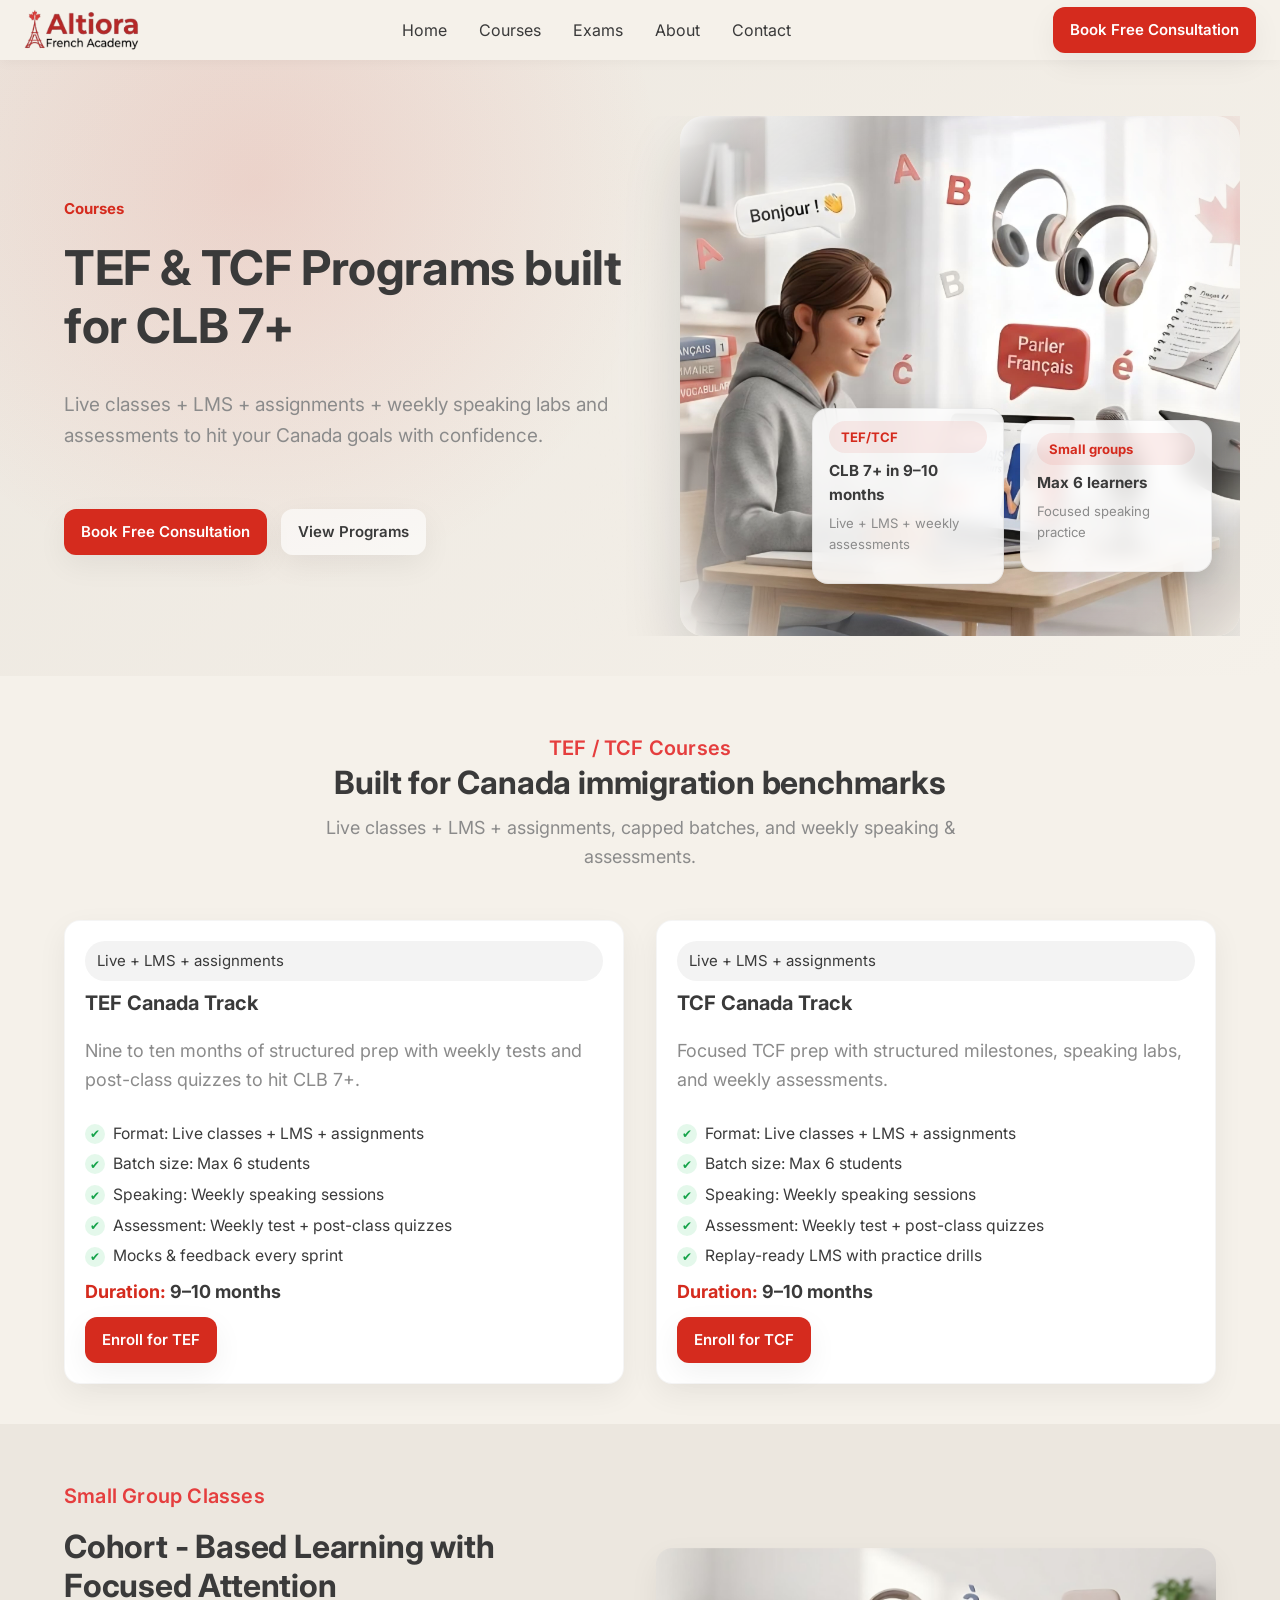
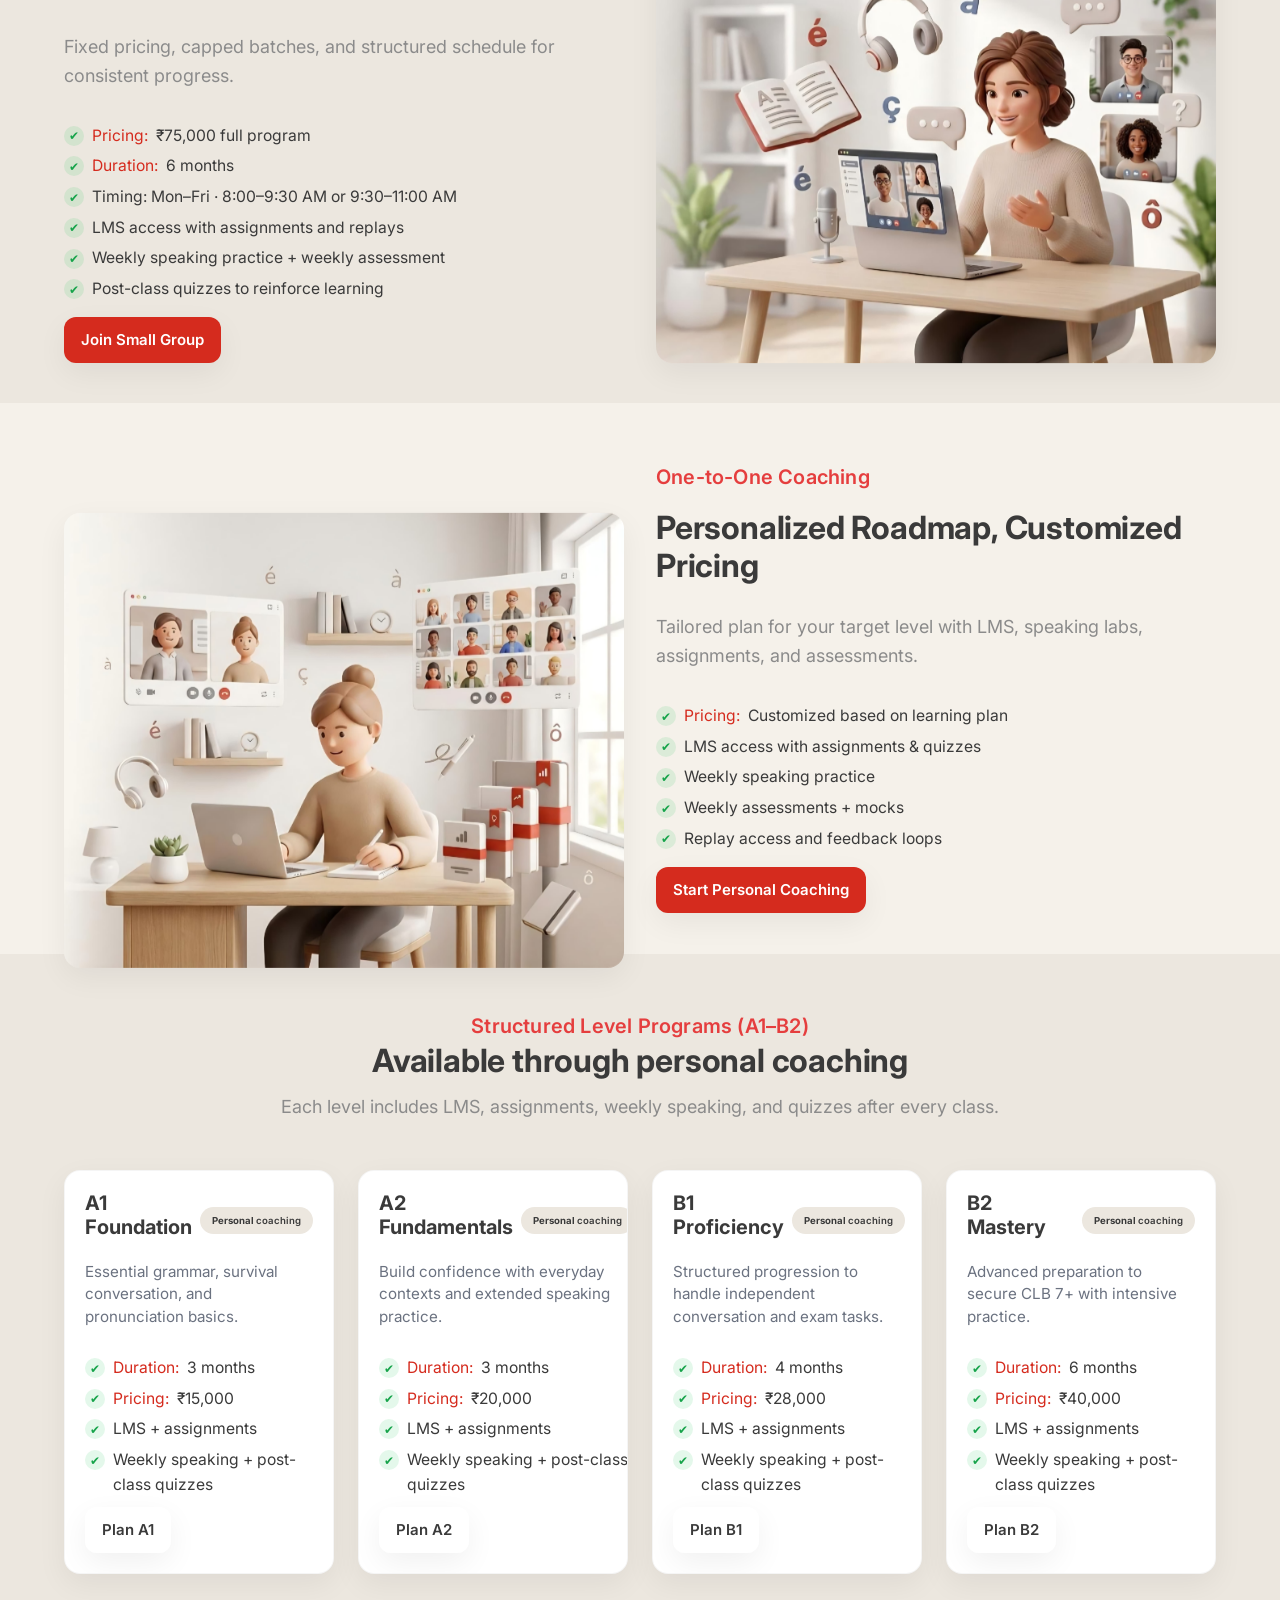
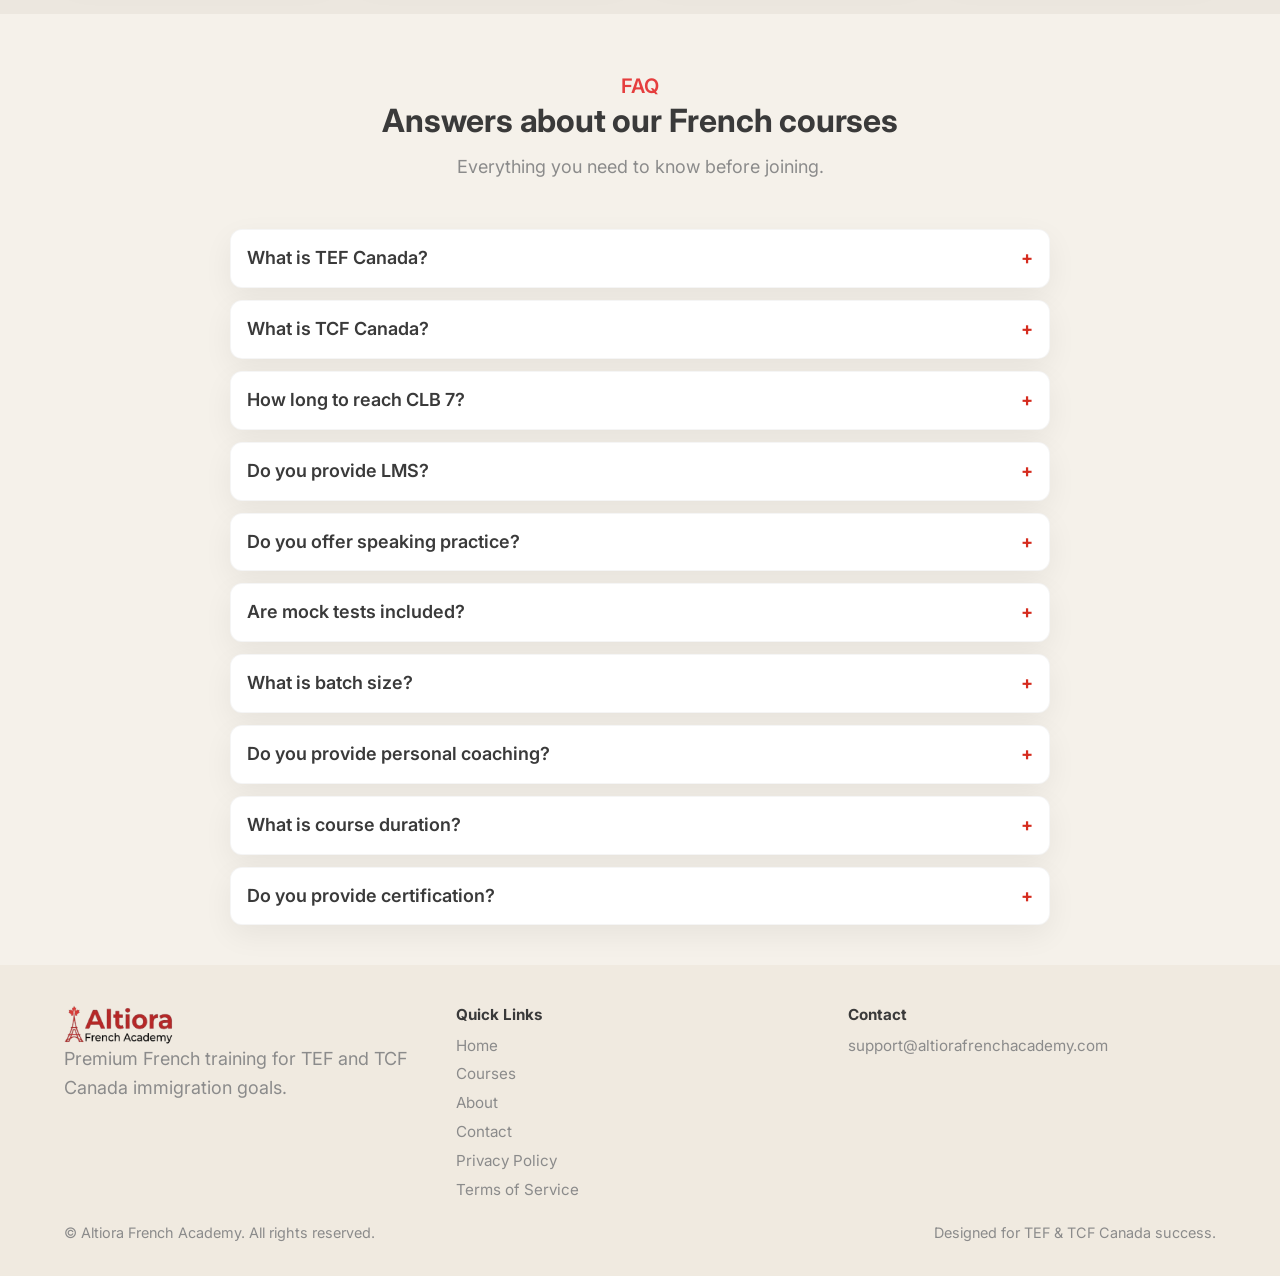
==== commit 3cb92904: "updated contact and home page" ====
--- a/pages/courses.html
+++ b/pages/courses.html
@@ -105,7 +105,7 @@
     <header id="site-header"></header>
 
     <main>
-        <section class="section section--gradient" id="courses-hero">
+        <section class="section section--gradient hero-section" id="courses-hero">
             <div class="container hero hero--courses">
                 <div class="stack-lg" data-reveal>
                     <div class="hero-tag">Courses</div>
@@ -120,20 +120,24 @@
                     </div>
                 </div>
                 <div class="hero__visual" data-reveal data-tilt>
-                    <div class="hero__glow" aria-hidden="true"></div>
-                    <div class="hero-image-frame">
-                        <img class="hero__image" src="../assets/images/hero-french-learning-canada.png"
-                            alt="Learners in an online French class" loading="eager" width="1200" height="900" />
-                    </div>
-                    <div class="floating-card floating-card--badge" data-float>
-                        <div class="floating-card__pill">TEF/TCF</div>
-                        <div class="floating-card__title">CLB 7+ in 9–10 months</div>
-                        <p class="floating-card__meta">Live + LMS + weekly assessments</p>
-                    </div>
-                    <div class="floating-card floating-card--clb" data-float>
-                        <div class="floating-card__pill">Small groups</div>
-                        <div class="floating-card__title">Max 6 learners</div>
-                        <p class="floating-card__meta">Focused speaking practice</p>
+                    <div class="hero-image-wrapper">
+                        <div class="hero__glow" aria-hidden="true"></div>
+                        <div class="hero-image-frame">
+                            <img class="hero__image" src="../assets/images/hero-french-learning-canada.png"
+                                alt="Learners in an online French class" loading="eager" width="1200" height="900" />
+                        </div>
+                        <div class="hero-cards" aria-hidden="true">
+                            <div class="floating-card hero-card" data-float>
+                                <div class="floating-card__pill">TEF/TCF</div>
+                                <div class="floating-card__title">CLB 7+ in 9–10 months</div>
+                                <p class="floating-card__meta">Live + LMS + weekly assessments</p>
+                            </div>
+                            <div class="floating-card hero-card" data-float>
+                                <div class="floating-card__pill">Small groups</div>
+                                <div class="floating-card__title">Max 6 learners</div>
+                                <p class="floating-card__meta">Focused speaking practice</p>
+                            </div>
+                        </div>
                     </div>
                 </div>
             </div>
@@ -192,7 +196,7 @@
             <div class="container course-flex">
                 <div class="course-copy" data-reveal>
                     <div class="section__eyebrow">Small Group Classes</div>
-                    <h2 class="section__title">Cohort-based learning with focused attention</h2>
+                    <h2 class="section__title">Cohort - Based Learning with Focused Attention</h2>
                     <p class="muted">Fixed pricing, capped batches, and structured schedule for consistent progress.</p>
                     <ul class="list-check">
                         <li><span class="text-primary">Pricing:</span> ₹75,000 full program</li>
@@ -218,7 +222,7 @@
             <div class="container course-flex course-flex--reverse">
                 <div class="course-copy" data-reveal>
                     <div class="section__eyebrow">One-to-One Coaching</div>
-                    <h2 class="section__title">Personalized roadmap, customized pricing</h2>
+                    <h2 class="section__title">Personalized Roadmap, Customized Pricing</h2>
                     <p class="muted">Tailored plan for your target level with LMS, speaking labs, assignments, and
                         assessments.</p>
                     <ul class="list-check">
@@ -253,8 +257,8 @@
                     <article class="card level-card">
                         <div class="level-top">
                             <h3 class="card__title">A1 Foundation</h3>
-                            <span class="badge"><span class="badge-text"><strong>Personal</strong> coaching
-                                    only</span></span>
+                            <span class="badge"><span class="badge-text"><strong>Personal</strong>
+                                    coaching</span></span>
                         </div>
                         <p class="muted">Essential grammar, survival conversation, and pronunciation basics.</p>
                         <ul class="list-check">
@@ -272,7 +276,7 @@
                         <div class="level-top">
                             <h3 class="card__title">A2 Fundamentals</h3>
                             <span class="badge"><span class="badge-text"><strong>Personal</strong> coaching
-                                    only</span></span>
+                                </span></span>
                         </div>
                         <p class="muted">Build confidence with everyday contexts and extended speaking practice.</p>
                         <ul class="list-check">
@@ -290,7 +294,7 @@
                         <div class="level-top">
                             <h3 class="card__title">B1 Proficiency</h3>
                             <span class="badge"><span class="badge-text"><strong>Personal</strong> coaching
-                                    only</span></span>
+                                </span></span>
                         </div>
                         <p class="muted">Structured progression to handle independent conversation and exam tasks.</p>
                         <ul class="list-check">
@@ -308,7 +312,7 @@
                         <div class="level-top">
                             <h3 class="card__title">B2 Mastery</h3>
                             <span class="badge"><span class="badge-text"><strong>Personal</strong> coaching
-                                    only</span></span>
+                                </span></span>
                         </div>
                         <p class="muted">Advanced preparation to secure CLB 7+ with intensive practice.</p>
                         <ul class="list-check">
--- a/css/layout.css
+++ b/css/layout.css
@@ -1,16 +1,25 @@
 .badge {
-    background: var(--bg-secondary);
-    padding: 0.4rem 0.8rem;
+    background: #ece7df;
+    padding: 0.35rem 0.75rem;
     border-radius: 999px;
     font-weight: 600;
     display: inline-flex;
     align-items: center;
+    justify-content: center;
     gap: 0.25rem;
+    font-size: 0.75rem;
+    max-width: 100%;
+    text-align: center;
     animation: subtlePulse 2s ease-in-out infinite;
 }
 
 .badge-text {
-    font-size: 0.85rem;
+    font-size: 0.6rem;
+    white-space: nowrap;
+    text-align: center;
+}
+
+.badge span {
     white-space: nowrap;
 }
 
@@ -151,6 +160,10 @@
     padding-right: 0;
 }
 
+.hero-section {
+    overflow-x: hidden;
+}
+
 /* Courses hero tweaks */
 .hero--courses {
     gap: 3.5rem;
@@ -209,6 +222,13 @@
     justify-content: center;
     margin-right: 0;
     padding-right: 0;
+}
+
+.hero-image-wrapper {
+    position: relative;
+    width: 100%;
+    max-width: 100%;
+    height: 100%;
 }
 
 .hero__image {
@@ -249,6 +269,18 @@
     width: 100%;
     height: 100%;
     animation: heroFloat 6s ease-in-out infinite;
+}
+
+#hero .hero__visual {
+    overflow: visible;
+}
+
+#hero .hero-badge {
+    position: absolute;
+    bottom: 10%;
+    right: 5%;
+    max-width: 14rem;
+    z-index: 4;
 }
 
 .hero-image-frame img {
@@ -305,19 +337,34 @@
     left: 28%;
 }
 
+.hero-cards {
+    position: absolute;
+    bottom: 10%;
+    right: 5%;
+    display: flex;
+    gap: 1rem;
+    align-items: center;
+    justify-content: center;
+}
+
 .floating-card {
-    position: absolute;
-    background: #ffffff;
-    padding: 0.65rem 0.9rem;
-    border-radius: var(--radius-md);
-    box-shadow: 0 8px 20px rgba(0, 0, 0, 0.12);
-    display: grid;
-    gap: 0.3rem;
+    position: relative;
+    background: rgba(255, 255, 255, 0.85);
+    backdrop-filter: blur(10px);
+    border-radius: 1rem;
+    box-shadow: 0 8px 24px rgba(0, 0, 0, 0.12);
+    display: grid;
+    gap: 0.35rem;
     animation: float 7s ease-in-out infinite;
     z-index: 3;
-    border: 1px solid rgba(0, 0, 0, 0.04);
+    border: 1px solid rgba(0, 0, 0, 0.06);
     max-width: 12rem;
     font-size: 0.85rem;
+    padding: 0.75rem 1rem;
+    top: auto;
+    left: auto;
+    right: auto;
+    bottom: auto;
 }
 
 .floating-card__title {
@@ -342,22 +389,10 @@
     color: var(--accent);
 }
 
-.floating-card--rating {
-    top: 20px;
-    left: 0;
-}
-
-.floating-card--badge {
-    bottom: 20px;
-    right: 10px;
+.floating-card--rating,
+.floating-card--badge,
+.floating-card--clb {
     animation-duration: 8.4s;
-}
-
-.floating-card--clb {
-    top: 1rem;
-    left: 1rem;
-    animation-duration: 9s;
-    max-width: 14rem;
 }
 
 /* Courses grids */
@@ -456,11 +491,17 @@
 
 .level-grid {
     display: grid;
-    grid-template-columns: repeat(auto-fit, minmax(240px, 1fr));
-    gap: 1.25rem;
+    grid-template-columns: repeat(auto-fit, minmax(16rem, 1fr));
+    gap: 1.5rem;
 }
 
 .level-card {
+    width: 100%;
+    max-width: 100%;
+    overflow: hidden;
+    display: flex;
+    flex-direction: column;
+    justify-content: space-between;
     gap: 0.85rem;
 }
 
@@ -469,6 +510,18 @@
     justify-content: space-between;
     align-items: center;
     gap: 0.5rem;
+}
+
+.level-card p {
+    word-break: break-word;
+    line-height: 1.5;
+    font-size: 0.95rem;
+    color: #6b7280;
+    line-clamp: 3;
+    display: -webkit-box;
+    -webkit-line-clamp: 3;
+    -webkit-box-orient: vertical;
+    overflow: hidden;
 }
 
 .avatar-stack {
@@ -493,20 +546,80 @@
 
     .hero__visual {
         width: 100%;
-        max-width: 440px;
+        max-width: 480px;
         height: 440px;
         justify-self: center;
     }
 }
 
-@media (max-width: 820px) {
-    .floating-card {
-        position: relative;
-        top: auto;
+@media (max-width: 768px) {
+    .hero__visual {
+        max-width: 100%;
+        height: auto;
+    }
+
+    .hero-image-wrapper {
+        min-height: 420px;
+    }
+
+    .hero-cards {
+        position: absolute;
+        bottom: 5%;
+        left: 50%;
+        transform: translateX(-50%);
+        flex-direction: row;
+        justify-content: center;
+        gap: 0.75rem;
+        width: 90%;
+        padding: 0 0.25rem;
+    }
+
+    .hero-card {
+        flex: 1;
+        max-width: 10rem;
+        padding: 0.75rem;
+    }
+
+    #hero .hero-badge {
+        left: 50%;
         right: auto;
-        bottom: auto;
-        left: auto;
-        margin-top: 10px;
+        transform: translateX(-50%);
+        bottom: 5%;
+    }
+}
+
+@media (max-width: 480px) {
+    .hero-image-wrapper {
+        min-height: 360px;
+    }
+
+    .hero-cards {
+        flex-direction: column;
+        align-items: center;
+        bottom: 2%;
+        gap: 0.65rem;
+    }
+
+    .hero-card {
+        width: 80%;
+        max-width: 14rem;
+    }
+
+    .hero-card .floating-card__title {
+        font-size: 0.9rem;
+    }
+
+    .hero-card .floating-card__meta {
+        font-size: 0.78rem;
+    }
+
+    .hero-card .floating-card__pill {
+        font-size: 0.78rem;
+        padding: 0.3rem 0.7rem;
+    }
+
+    #hero .hero-badge {
+        bottom: 4%;
     }
 }
 
@@ -1740,14 +1853,14 @@
 /* Footer */
 .footer {
     margin-top: 0;
-    padding: 60px 0 40px;
+    padding: 2.5rem 0 2rem;
     background: #f0eae0;
 }
 
 .footer__inner {
     display: grid;
-    grid-template-columns: repeat(auto-fit, minmax(200px, 1fr));
-    gap: 28px;
+    grid-template-columns: repeat(auto-fit, minmax(12rem, 1fr));
+    gap: 1.5rem;
     align-items: start;
 }
 
@@ -1758,15 +1871,18 @@
 }
 
 .footer__title {
-    font-size: 16px;
-    margin-bottom: 10px;
+    font-size: 0.95rem;
+    margin-bottom: 0.6rem;
     font-weight: 700;
+    line-height: 1.3;
 }
 
 .footer__links {
     display: grid;
-    gap: 8px;
+    gap: 6px;
     color: var(--text-secondary);
+    font-size: 0.95rem;
+    line-height: 1.5;
 }
 
 .footer__links a:hover,
@@ -1775,13 +1891,13 @@
 }
 
 .footer__bottom {
-    margin-top: 28px;
+    margin-top: 1.25rem;
     display: flex;
     justify-content: space-between;
     align-items: center;
     gap: 12px;
     color: var(--text-secondary);
-    font-size: 14px;
+    font-size: 0.9rem;
     flex-wrap: wrap;
 }
 
--- a/css/responsive.css
+++ b/css/responsive.css
@@ -133,22 +133,16 @@
         text-align: center !important;
     }
 
-    .badge-text {
-        white-space: normal;
-        text-align: center;
-        font-size: 0.75rem;
-    }
-
-
-    @media (max-width: 480px) {
-        .badge-text {
-            white-space: normal;
-            text-align: center;
-            font-size: 0.75rem;
-        }
-    }
-
     .course-illustration {
         max-width: 100%;
     }
+}
+
+@media (max-width: 480px) {
+
+    .badge-text,
+    .badge span {
+        white-space: normal;
+        text-align: center;
+    }
 }
